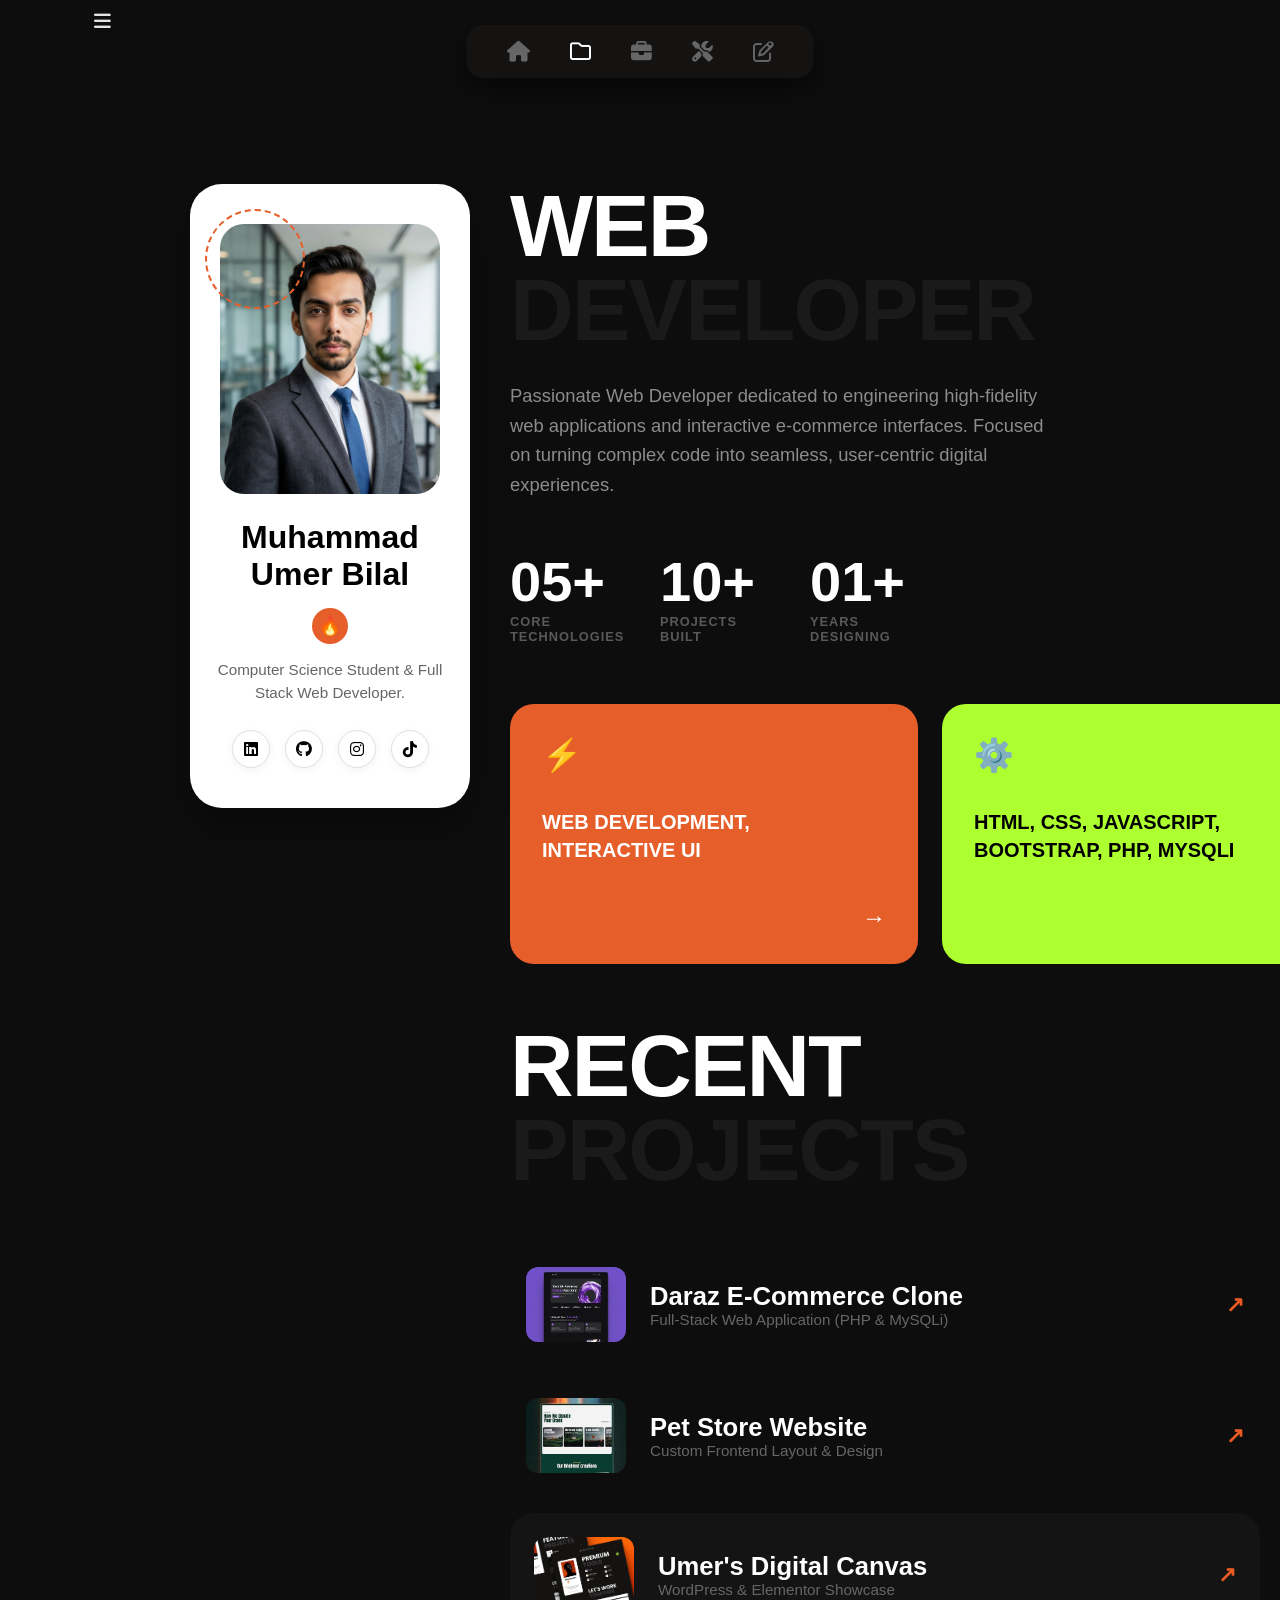
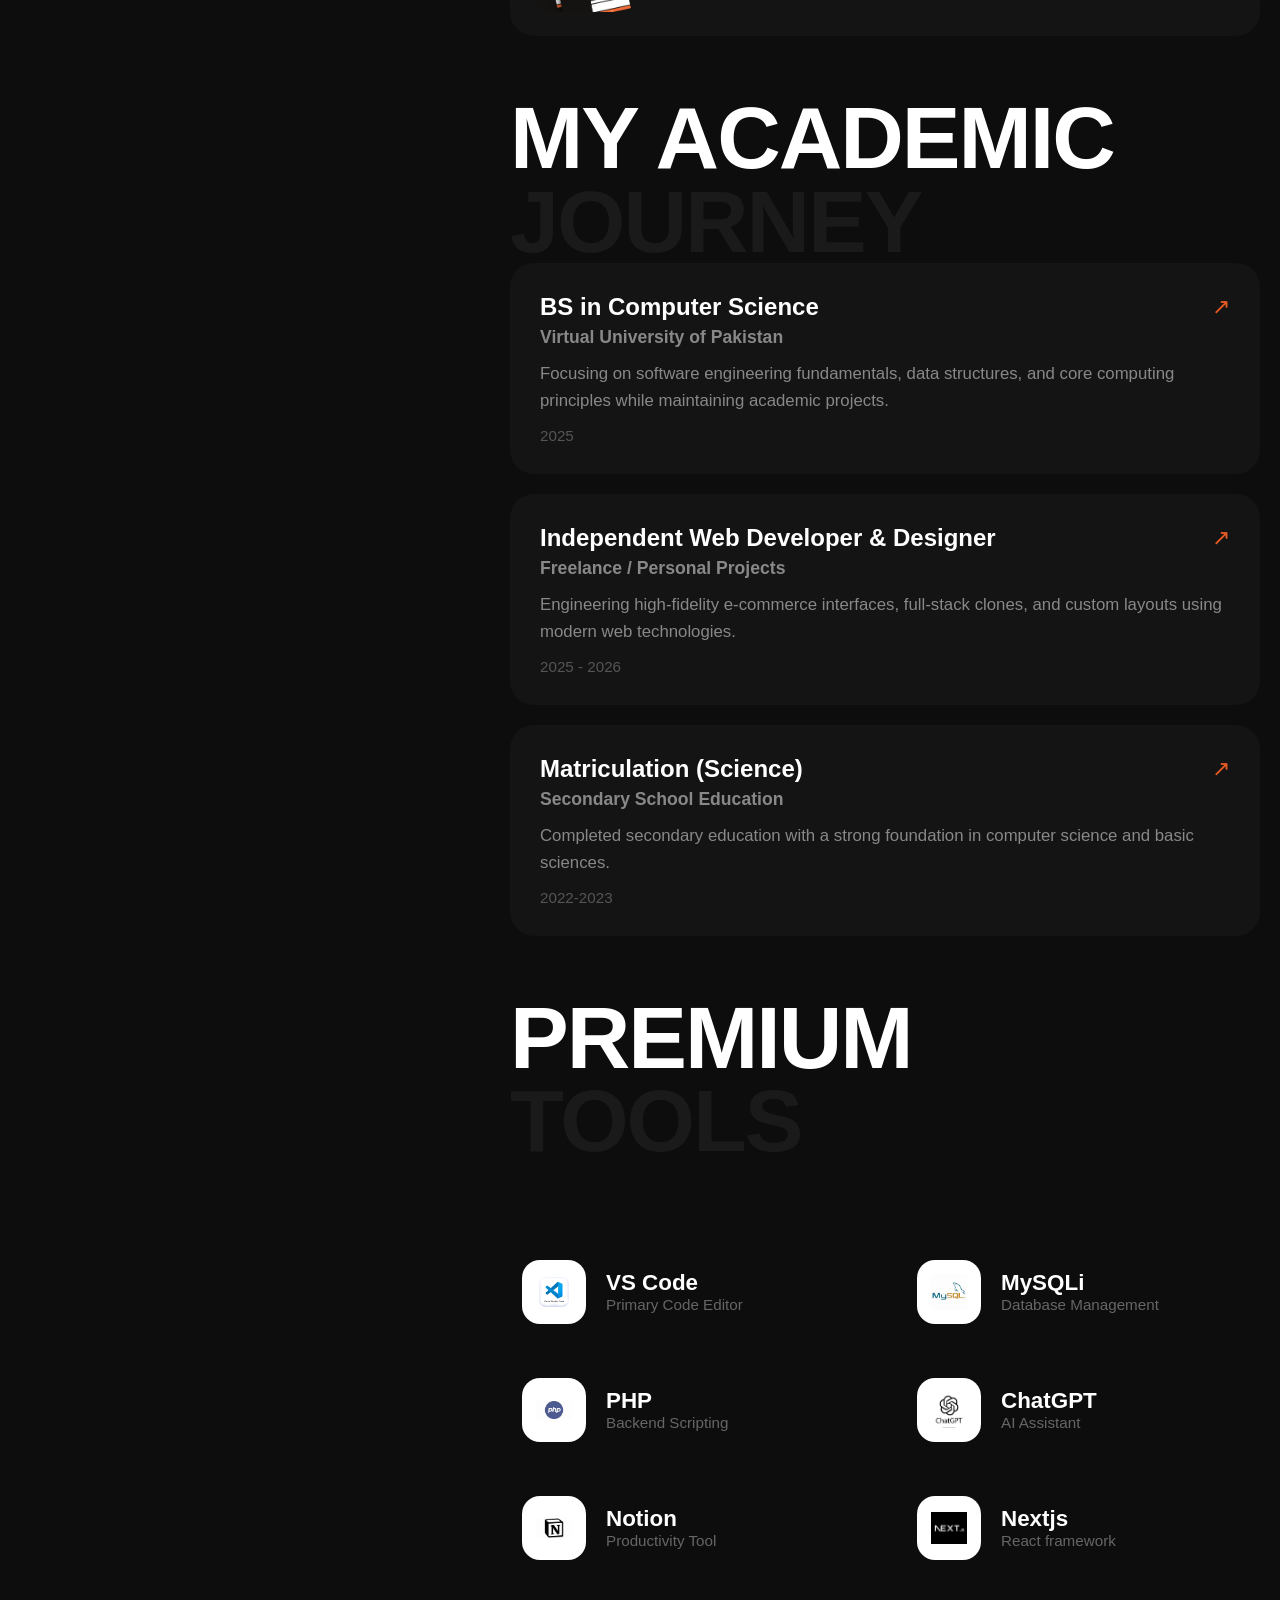
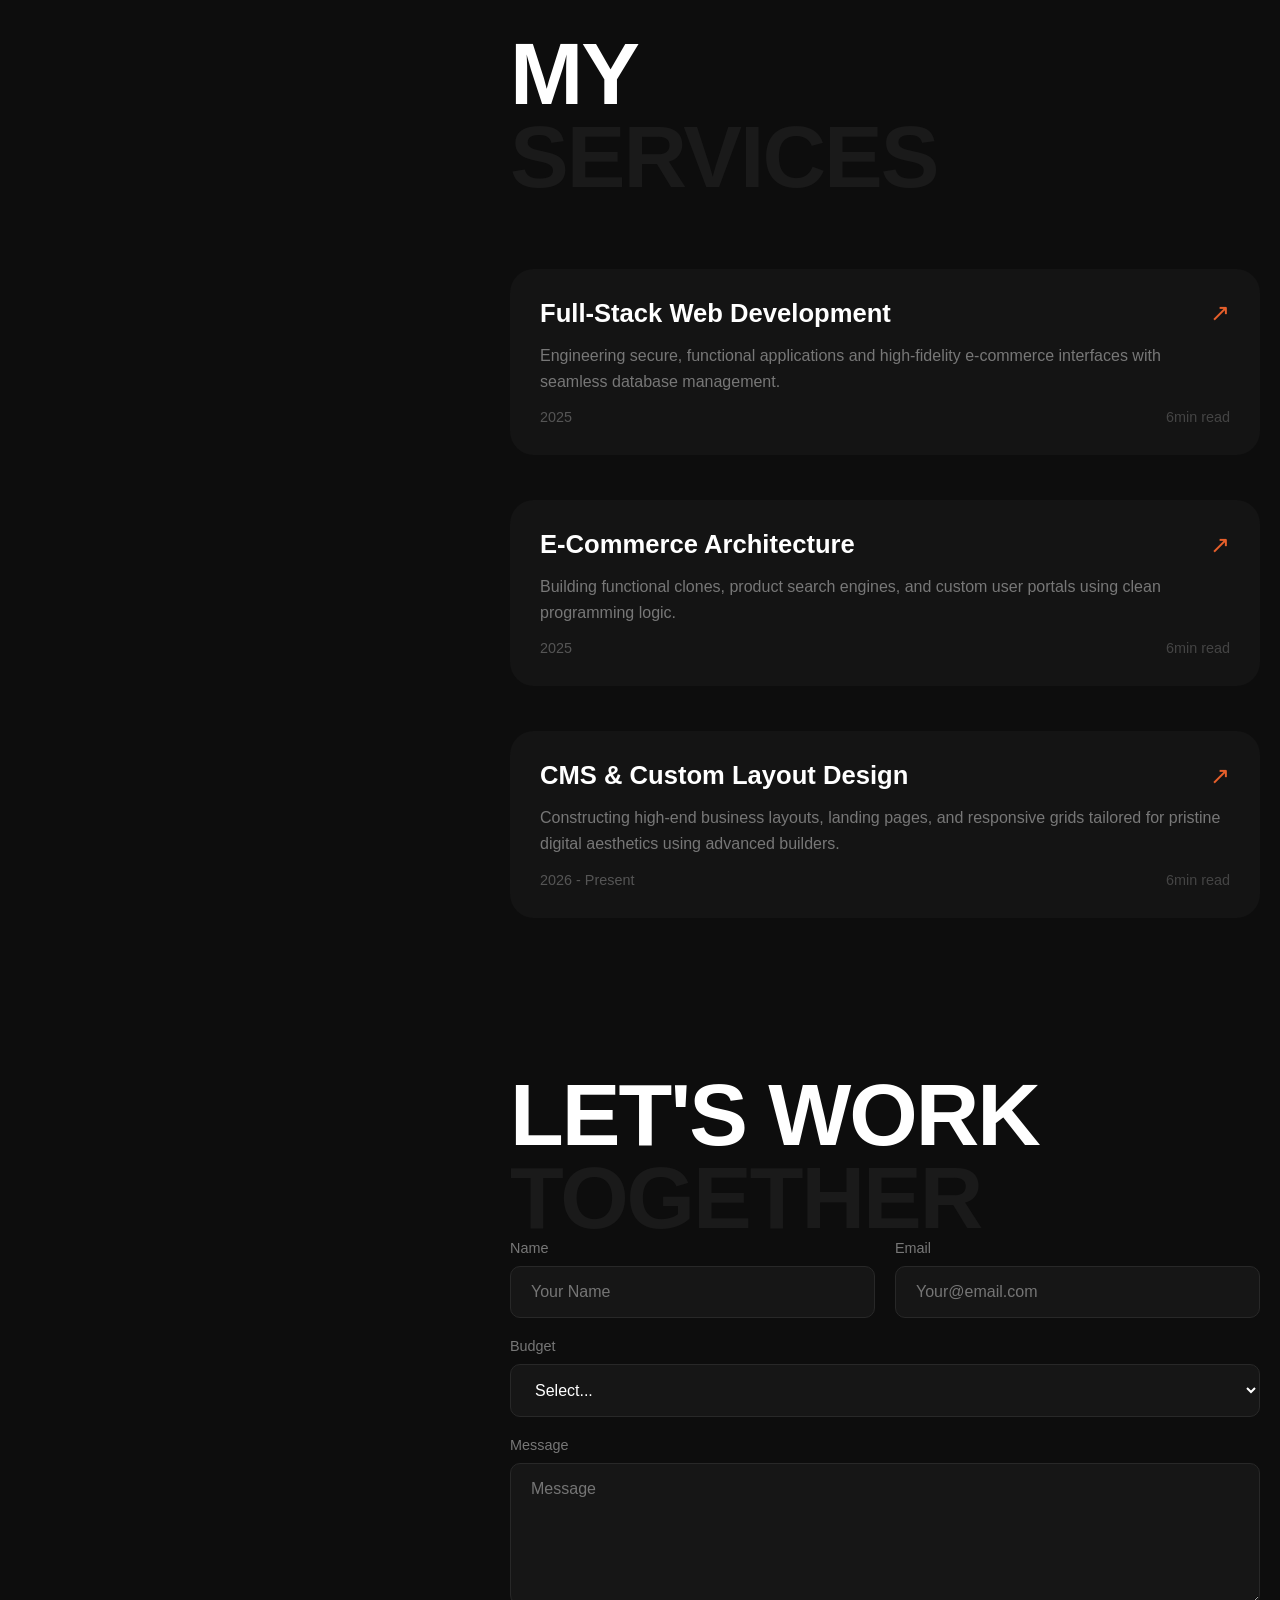
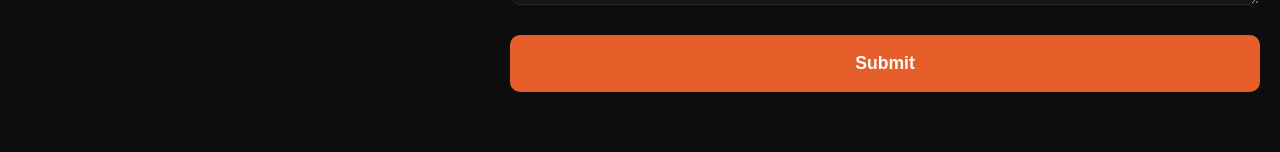
==== index.html @ 79dfe53a "Update index.html" ====
<!DOCTYPE html>
<html lang="en">
<head>
    <meta charset="UTF-8">
    <meta name="viewport" content="width=device-width, initial-scale=1.0">
    <title>My Portfolio</title>
    <link rel="stylesheet" href="https://cdnjs.cloudflare.com/ajax/libs/font-awesome/6.5.2/css/all.min.css">
    <link rel="stylesheet" href="./style.css">
    <script src="./script.js" defer></script>
</head>
<body>
<div class="page-transition-overlay"></div>
    <!-- SIDEBAR SECTION -->
   <button id="sidebarToggleBtn" class="sidebar-toggle-trigger global-toggle-btn" type="button" aria-label="Toggle Sidebar">
        <i class="fa-solid fa-bars"></i>
    </button>

    <aside id="geminiSidebar" class="gemini-sidebar">
    <div class="sidebar-top">
        </div>
        
        <ul class="sidebar-links">
            <li><a href="index.html"><i class="fa-solid fa-house"></i><span class="nav-text">Dashboard</span></a></li>
            <li><a href="https://www.linkedin.com/in/umerdeveloper1122"><i class="fa-solid fa-user-group"></i><span class="nav-text">Team</span></a></li>
            <li><a href="https://calendly.com/app/availability/schedules"><i class="fa-solid fa-calendar-days"></i><span class="nav-text">Calendar</span></a></li>
            <li><a href="https://www.daraz.pk"><i class="fa-solid fa-file-lines"></i><span class="nav-text">Documents</span></a></li>
            <li><a href="contact.html"><i class="fa-solid fa-chart-pie"></i><span class="nav-text">Reports</span></a></li>
        </ul>

        <div class="sidebar-section-title nav-text" style="color: #666; font-size: 0.75rem; font-weight:700; letter-spacing:1px; padding: 10px 16px;">PROJECTS</div>
        <ul class="sidebar-links" style="flex-grow: 0; margin-bottom: 20px;">
            <li><a href="https://www.daraz.pk" style="font-size:0.85rem; color:#8c8c8c;"><i class="fa-regular fa-circle" style="font-size:0.5rem; min-width:15px;"></i><span class="nav-text">Daraz E-Commerce Clone</span></a></li>
            <li><a href="https://wpastra.com/website-templates/business/pet-animal/" style="font-size:0.85rem; color:#8c8c8c;"><i class="fa-regular fa-circle" style="font-size:0.5rem; min-width:15px;"></i><span class="nav-text">Pet Store Website</span></a></li>
            <li><a href="https://showoff.elementor.com" style="font-size:0.85rem; color:#8c8c8c;"><i class="fa-regular fa-circle" style="font-size:0.5rem; min-width:15px;"></i><span class="nav-text">Umer's Digital Canvas</span></a></li>
        </ul>

        <div class="sidebar-bottom-user">
            <img src="./images/Gemini_Generated_Image_9j2aaz9j2aaz9j2a.png" alt="Umer Bilal" style="width: 32px; height: 32px; border-radius: 50%; object-fit: cover;">
            <div class="user-info-text nav-text" style="flex-grow: 1;">
                <h4 style="font-size: 0.85rem; color: white; font-weight: 600; margin: 0; white-space: nowrap;">Umer Bilal</h4>
                <a href="https://drive.google.com/file/d/1zLyihOlh2mqevC_d_Owb0ZYD6p9dWV3E/view?usp=sharing" target="_blank" style="font-size: 0.75rem; color: #666; text-decoration: none;">View Profile</a>
            </div>
        </div>
    </aside>

    <div id="sidebarOverlay" class="sidebar-overlay"></div>

<nav class="nav">
    <a href="index.html" class="home-icon">
        <i class="fa-solid fa-house"></i>
        <span class="tooltip-text">Home</span>
    </a>
    <a href="project.html" class="folder-icon">
        <i class="fa-regular fa-folder"></i>
        <span class="tooltip-text">Projects</span>
    </a>
    <a href="experience.html" class="gift-icon">
        <i class="fa-solid fa-briefcase"></i>
        <span class="tooltip-text">Services</span>
    </a>
    <a href="tools.html" class="tools-icon">
        <i class="fa-solid fa-screwdriver-wrench"></i>
        <span class="tooltip-text">Tools</span>
    </a>
    <a href="contact.html" class="edit-icon">
        <i class="fa-regular fa-pen-to-square"></i>
        <span class="tooltip-text">Contact</span>
    </a>
</nav>

<div class="main-portfolio-layout">

    <div class="left-column">
        <div class="profile-card">
            <div class="image-container">
                <div class="dashed-circle"></div>
                <img src="./images/Gemini_Generated_Image_9j2aaz9j2aaz9j2a.png" alt="Muhammad Umer Bilal" class="avatar-img">
            </div>
            <h2 class="profile-name">Muhammad Umer Bilal</h2>
            <div class="fire-badge">🔥</div>
            <p class="profile-desc">
                Computer Science Student & Full Stack Web Developer.
            </p>
            <div class="profile-socials">
                <a href="https://www.linkedin.com/in/umerdeveloper1122" target="_blank"><i class="fa-brands fa-linkedin"></i></a>
                <a href="https://github.com/raoumer1132?tab=repositories" target="_blank"><i class="fa-brands fa-github"></i></a>
                <a href="https://www.instagram.com/rao_umer_300/?__pwa=1#" target="_blank"><i class="fa-brands fa-instagram"></i></a>
                <a href="https://www.tiktok.com/@itsraoumer9" target="_blank"><i class="fa-brands fa-tiktok"></i></a>
            </div>
        </div>
    </div>

    <div class="right-column">
        
        <div class="hero-content">
            <div class="title-group">
                <h1 class="main-title">WEB </h1>
                <h1 class="sub-title">DEVELOPER</h1>
            </div>
            <p class="description">
                Passionate Web Developer dedicated to engineering high-fidelity web applications and interactive
                e-commerce interfaces. Focused on turning complex code into seamless, user-centric digital experiences.
            </p>
            <div class="stats-container">
                <div class="stat-box"><h3>05+</h3><p>CORE TECHNOLOGIES</p></div>
                <div class="stat-box"><h3>10+</h3><p>PROJECTS BUILT</p></div>
                <div class="stat-box"><h3>01+</h3><p>YEARS DESIGNING</p></div>
            </div>
        </div>

        <div class="projects-grid">
            <div class="project-card orange-card">
                <div class="card-icon" style="font-size: 2rem; margin-bottom: 15px;">⚡</div>
                <h3 class="card-title">WEB DEVELOPMENT, INTERACTIVE UI</h3>
                <div class="arrow-btn" style="align-self: flex-end; font-size: 1.5rem; margin-top: 20px;">→</div>
            </div>
            <div class="project-card lime-card">
                <div class="card-icon" style="font-size: 2rem; margin-bottom: 15px;">⚙️</div>
                <h3 class="card-title">HTML, CSS, JAVASCRIPT, BOOTSTRAP, PHP, MYSQLI</h3>
                <div class="arrow-btn" style="align-self: flex-end; font-size: 1.5rem; margin-top: 20px;">→</div>
            </div>
        </div>

        <div class="projects-heading">
            <h2 class="title-light">RECENT</h2>
            <h2 class="title-dark">PROJECTS</h2>
        </div>

        <div class="projects-list">
            <div class="project-row" onclick="window.open('https://www.daraz.pk', '_blank')" style="cursor: pointer;">
                <div class="project-thumb"><img src="./images/OIP.jfif" alt=""></div>
                <div class="project-info">
                    <h3 class="proj-title">Daraz E-Commerce Clone</h3>
                    <p class="proj-subtitle">Full-Stack Web Application (PHP & MySQLi)</p>
                </div>
                <div class="diagonal-arrow">↗</div>
            </div>

            <div class="project-row" onclick="window.open('https://wpastra.com/website-templates/business/pet-animal/', '_blank')" style="cursor: pointer;">
                <div class="project-thumb"><img src="./images/OIP (1).jfif" alt=""></div>
                <div class="project-info">
                    <h3 class="proj-title">Pet Store Website</h3>
                    <p class="proj-subtitle">Custom Frontend Layout & Design</p>
                </div>
                <div class="diagonal-arrow">↗</div>
            </div>

            <div class="project-row highlighted-row" onclick="window.open('https://showoff.elementor.com', '_blank')" style="cursor: pointer;">
                <div class="project-thumb"><img src="images/canvas.jpg" alt="Umer's Digital Canvas"></div>
                <div class="project-info">
                    <h3 class="proj-title">Umer's Digital Canvas</h3>
                    <p class="proj-subtitle">WordPress & Elementor Showcase</p>
                </div>
                <div class="diagonal-arrow">↗</div>
            </div>
        </div>

        <div class="experience-section">
            <div class="experience-heading">
                <h2 class="exp-light">MY ACADEMIC </h2>
                <h2 class="exp-dark">JOURNEY</h2>
            </div>

            <div class="experience-cards-container">
                <div class="job-card">
                    <div class="job-header" style="display: flex; justify-content: space-between; align-items: start;">
                        <h3 class="job-company">BS in Computer Science <br><span style="font-size: 1.1rem; color: #888;">Virtual University of Pakistan</span></h3>
                        <span class="job-arrow">↗</span>
                    </div>
                    <p class="job-desc">
                        Focusing on software engineering fundamentals, data structures, and core computing
                        principles while maintaining academic projects.
                    </p>
                    <span class="job-date">2025</span>
                </div>

                <div class="job-card">
                    <div class="job-header" style="display: flex; justify-content: space-between; align-items: start;">
                        <h3 class="job-company">Independent Web Developer & Designer <br><span style="font-size: 1.1rem; color: #888;">Freelance / Personal Projects</span></h3>
                        <span class="job-arrow">↗</span>
                    </div>
                    <p class="job-desc">
                        Engineering high-fidelity e-commerce interfaces, full-stack clones,
                        and custom layouts using modern web technologies.
                    </p>
                    <span class="job-date">2025 - 2026</span>
                </div>

                <div class="job-card">
                    <div class="job-header" style="display: flex; justify-content: space-between; align-items: start;">
                        <h3 class="job-company">Matriculation (Science) <br><span style="font-size: 1.1rem; color: #888;">Secondary School Education</span></h3>
                        <span class="job-arrow">↗</span>
                    </div>
                    <p class="job-desc">
                        Completed secondary education with a strong foundation in computer science and basic sciences.
                    </p>
                    <span class="job-date">2022-2023</span>
                </div>
            </div> 
        </div> 

        <div class="tools-heading">
            <h2 class="tools-light">PREMIUM</h2>
            <h2 class="tools-dark">TOOLS</h2>
        </div>

        <div class="tools-grid-box">
            <div class="tool-item" onclick="window.open('https://code.visualstudio.com', '_blank')" style="cursor: pointer;">
                <div class="tool-icon-box"><img src="./images/vs code.webp" alt="VS Code"></div>
                <div class="tool-text">
                    <h4>VS Code</h4>
                    <p>Primary Code Editor</p>
                </div>
            </div>

            <div class="tool-item" onclick="window.open('https://www.php.net/manual/en/book.mysqli.php', '_blank')" style="cursor: pointer;">
                <div class="tool-icon-box"><img src="./images/sqli.jfif" alt="MySQLi"></div>
                <div class="tool-text">
                    <h4>MySQLi</h4>
                    <p>Database Management</p>
                </div>
            </div>

            <div class="tool-item" onclick="window.open('https://www.php.net', '_blank')" style="cursor: pointer;">
                <div class="tool-icon-box"><img src="./images/phph.jfif" alt="PHP"></div>
                <div class="tool-text">
                    <h4>PHP</h4>
                    <p>Backend Scripting</p>
                </div>
            </div>

            <div class="tool-item" onclick="window.open('https://chatgpt.com', '_blank')" style="cursor: pointer;">
                <div class="tool-icon-box"><img src="./images/gpt.webp" alt="ChatGPT"></div>
                <div class="tool-text">
                    <h4>ChatGPT</h4>
                    <p>AI Assistant</p>
                </div>
            </div>

            <div class="tool-item" onclick="window.open('https://www.notion.so', '_blank')" style="cursor: pointer;">
                <div class="tool-icon-box"><img src="./images/notion.jfif" alt="Notion"></div>
                <div class="tool-text">
                    <h4>Notion</h4>
                    <p>Productivity Tool</p>
                </div>
            </div>

            <div class="tool-item" onclick="window.open('https://nextjs.org', '_blank')" style="cursor: pointer;">
                <div class="tool-icon-box"><img src="./images/nextjs.jpeg" alt="Nextjs"></div>
                <div class="tool-text">
                    <h4>Nextjs</h4>
                    <p>React framework</p>
                </div>
            </div>
        </div>

        <div class="design-heading">
            <h2 class="design-light">MY</h2>
            <h2 class="design-dark">SERVICES</h2>
        </div>

        <div class="blog-container">
            <div class="blog-card" style="background:#141414; padding:30px; border-radius:24px; margin-bottom:15px;">
                <div class="blog-header">
                    <h3 class="blog-title">Full-Stack Web Development</h3>
                    <span class="blog-arrow">↗</span>
                </div>
                <p class="blog-desc">
                    Engineering secure, functional applications and high-fidelity e-commerce interfaces with seamless database management.
                </p>
                <div class="blog-footer">
                    <span class="blog-date">2025</span>
                    <span class="blog-read-time">6min read</span>
                </div>
            </div>

            <div class="blog-card" style="background:#141414; padding:30px; border-radius:24px; margin-bottom:15px;">
                <div class="blog-header">
                    <h3 class="blog-title">E-Commerce Architecture</h3>
                    <span class="blog-arrow">↗</span>
                </div>
                <p class="blog-desc">
                    Building functional clones, product search engines, and custom user portals using clean programming logic.
                </p>
                <div class="blog-footer">
                    <span class="blog-date">2025</span>
                    <span class="blog-read-time">6min read</span>
                </div>
            </div>

            <div class="blog-card" style="background:#141414; padding:30px; border-radius:24px; margin-bottom:15px;">
                <div class="blog-header">
                    <h3 class="blog-title">CMS & Custom Layout Design</h3>
                    <span class="blog-arrow">↗</span>
                </div>
                <p class="blog-desc">
                    Constructing high-end business layouts, landing pages, and responsive grids tailored for pristine digital aesthetics using advanced builders.
                </p>
                <div class="blog-footer">
                    <span class="blog-date">2026 - Present</span>
                    <span class="blog-read-time">6min read</span>
                </div>
            </div>
        </div>

        <div class="contact-section">
            <div class="contact-heading">
                <h2 class="contact-light">LET'S WORK</h2>
                <h2 class="contact-dark">TOGETHER</h2>
            </div>
            
            <form class="contact-form" action="https://api.web3forms.com/submit" method="POST">
                <input type="hidden" name="access_key" value="51fcb073-ecad-417b-9b0a-f4c1704daaf9">

                <div class="form-row">
                    <div class="form-group">
                        <label>Name</label>
                        <input type="text" name="name" placeholder="Your Name" required>
                    </div>
                    <div class="form-group">
                        <label>Email</label>
                        <input type="email" name="email" placeholder="Your@email.com" required>
                    </div>
                </div>

                <div class="form-group">
                    <label>Budget</label>
                    <div class="select-wrapper">
                        <select name="budget">
                            <option value="" disabled selected hidden>Select...</option>
                            <option value="small">Less than $1,000</option>
                            <option value="medium">$1,000 - $5,000</option>
                            <option value="large">$5,000+</option>
                        </select>
                    </div>
                </div>

                <div class="form-group">
                    <label>Message</label>
                    <textarea name="message" placeholder="Message" rows="6" required></textarea>
                </div>

                <button type="submit" class="submit-btn">Submit</button>
            </form>
        </div>

    </div> 
</div> 
</body>
</html>
---- style.css ----
/* --- RESET & GLOBAL STYLES --- */
* {
    margin: 0;
    padding: 0;
    box-sizing: border-box;
    font-family: 'Poppins', sans-serif;
}

body {
    background: #0d0d0d;
    color: white;
    min-height: 100vh;
    overflow-x: hidden;
}    


/* Page Transition Overlay - Optimized & Smooth */
.page-transition-overlay {
    position: fixed;
    top: 0;
    left: 0;
    width: 100vw;
    height: 100vh;
    background-color: #0c0a0a; 
    z-index: 99999;
    pointer-events: none;
    opacity: 1;
    transition: opacity 0.4s ease;
}
.page-transition-overlay.fade-out {
    opacity: 0;
}
.page-transition-overlay.fade-in {
    opacity: 1;
    pointer-events: all; 
}

/* ==========================================================================
   2. PREMIUM GLASSMORPHISM SIDEBAR (NEW HIDDEN STATE)
   ========================================================================== */
.gemini-sidebar {
    position: fixed !important; 
    top: 30px !important;
    left: -280px !important; /* Default state: Screen se poora bahar hidden */
    width: 250px !important; /* Expanded width fixed */
    height: calc(100vh - 60px) !important; 
    z-index: 999999 !important; 
    background: rgba(255, 255, 255, 0.03) !important; 
    backdrop-filter: blur(20px) saturate(160%) !important; 
    -webkit-backdrop-filter: blur(20px) saturate(160%);
    border: 1px solid rgba(255, 255, 255, 0.08) !important; 
    border-radius: 24px !important; 
    padding: 20px 12px;
    display: flex;
    flex-direction: column;
    justify-content: space-between;
    box-shadow: 0 8px 32px 0 rgba(0, 0, 0, 0.3);
    /* Width badalne ke bajaye ab left position smoothly slide hogi */
    transition: left 0.3s cubic-bezier(0.4, 0, 0.2, 1) !important;
    overflow-y: auto;
    overflow-x: hidden;
}

/* Sidebar ke andar ke text ko default visible rakhein */
.gemini-sidebar .nav-text {
    opacity: 1 !important;
    pointer-events: auto !important;
    display: inline-block !important;
}

/* Toggle hone par sidebar is class se andar aayega */
.gemini-sidebar.sidebar-open {
    left: 30px !important; 
}

.gemini-sidebar::-webkit-scrollbar {
    display: none;
}

.sidebar-toggle-trigger {
    background: transparent;
    border: none;
    color: #e3e3e3;
    font-size: 1.2rem;
    width: 44px;
    height: 44px;
    border-radius: 50%;
    cursor: pointer;
    display: flex;
    align-items: center;
    justify-content: center;
    transition: background 0.2s;
    margin-bottom: 20px;
    flex-shrink: 0;
}

.sidebar-toggle-trigger:hover {
    background-color: rgba(255, 255, 255, 0.08);
}

.sidebar-links {
    list-style: none;
    display: flex;
    flex-direction: column;
    gap: 6px;
    flex-grow: 1;
}

.sidebar-links li a {
    display: flex;
    align-items: center;
    gap: 16px;
    color: #e3e3e3;
    text-decoration: none;
    padding: 12px 16px;
    border-radius: 24px;
    font-size: 0.95rem;
    font-weight: 500;
    position: relative;
    white-space: nowrap;
    cursor: pointer;
    transition: background 0.2s;
}

.sidebar-links li a i {
    font-size: 1.1rem;
    min-width: 20px;
    text-align: center;
}

.sidebar-links li a:hover {
    background-color: rgba(255, 255, 255, 0.06);
}

.sidebar-links li a.active {
    background-color: rgba(255, 255, 255, 0.12) !important; 
    color: #ffffff;
    -webkit-backdrop-filter: blur(5px);
    backdrop-filter: blur(5px);
}

.sidebar-bottom-user {
    display: flex;
    align-items: center;
    gap: 12px;
    padding: 12px 6px;
    border-top: 1px solid rgba(255,255,255,0.08);
    width: 100%;
    overflow: hidden;
}

.sidebar-overlay {
    position: fixed;
    top: 0;
    left: 0;
    width: 100vw;
    height: 100vh;
    background: rgba(0,0,0,0.4);
    z-index: 9998;
    opacity: 0;
    visibility: hidden;
    transition: all 0.3s ease;
}

.sidebar-overlay.show {
    opacity: 1;
    visibility: visible;
}

/* --- TOP FLOATING NAVBAR FIXED --- */
.nav {
    position: absolute;
    top: 25px;
    left: 50%;
    transform: translateX(-50%);
    background: #151212;
    display: flex;
    gap: 40px;
    justify-content: center;
    align-items: center;
    padding: 16px 40px;
    border-radius: 16px;
    box-shadow: 0 10px 25px rgba(0,0,0,.5);
    z-index: 1000;
}

.nav a {
    color: #666666;
    font-size: 1.3rem;
    text-decoration: none;
    position: relative;
    display: inline-flex;
    justify-content: center;
    align-items: center;
    transition: color 0.3s ease;
}

.nav a:hover, .nav a.folder-icon {
    color: #ffffff;
}

.tooltip-text {
    position: absolute;
    top: 145%;
    left: 50%;
    transform: translateX(-50%) translateY(-10px);
    background-color: #151212;
    color: #ffffff;
    font-size: 0.75rem;
    font-weight: 500;
    padding: 6px 12px;
    border-radius: 6px;
    white-space: nowrap;
    opacity: 0;
    visibility: hidden;
    pointer-events: none;
    box-shadow: 0 4px 15px rgba(0, 0, 0, 0.5);
    transition: all 0.3s ease;
}

.tooltip-text::after {
    content: "";
    position: absolute;
    bottom: 100%;
    left: 50%;
    transform: translateX(-50%);
    border-width: 5px;
    border-style: solid;
    border-color: transparent transparent #151212 transparent;
}

.nav a:hover .tooltip-text {
    opacity: 1;
    visibility: visible;
    transform: translateX(-50%) translateY(0);
}

/* ==========================================================================
   4. GRID SYSTEM WORKBENCH Layout (FIXED & CLEANED)
   ========================================================================== */
.main-portfolio-layout {
    display: grid;
    grid-template-columns: 280px minmax(0, 1fr); 
    gap: 40px;                                   
    max-width: 1400px;
    width: 100%;                  
    margin-right: 40px;           
    margin-bottom: 0;
    margin-left: 90px;                              
    padding: 120px 20px 60px 20px;  
    align-items: start;
    box-sizing: border-box;
    transition: all 0.3s cubic-bezier(0.4, 0, 0.2, 1);
}
.left-column {
    position: sticky;
    top: 120px; 
    width: 100%;
}

.right-column {
    display: flex;
    flex-direction: column;
    gap: 60px; 
    width: 100%;
    min-width: 0;                 
}
/* --- PROFILE CARD --- */
.profile-card {
    background-color: #ffffff;
    border-radius: 32px;
    padding: 40px 25px;
    text-align: center;
    color: #0c0a0a;
    box-shadow: 0 20px 40px rgba(0,0,0,0.3);
}

.image-container {
    position: relative;
    width: 100%;
    max-width: 220px;
    height: 270px;
    margin: 0 auto 25px auto;
}

.avatar-img {
    width: 100%;
    height: 100%;
    object-fit: cover;
    border-radius: 24px;
    background-color: #e65f2b;
    display: block;
}

.dashed-circle {
    position: absolute;
    top: -15px;
    left: -15px;
    width: 100px;
    height: 100px;
    border: 2px dashed #e65f2b;
    border-radius: 50%;
    z-index: 1;
}

.profile-name {
    color: #000000;
    font-size: 2rem;
    font-weight: 900;
    margin: 15px 0;
}

.fire-badge {
    background-color: #e65f2b;
    width: 36px;
    height: 36px;
    border-radius: 50%;
    display: flex;
    justify-content: center;
    align-items: center;
    font-size: 1.1rem;
    margin: 0 auto 15px auto;
    color: white;
}

.profile-desc {
    font-size: 0.95rem;
    color: #666666; 
    line-height: 1.5;
    margin-top: 15px;
    font-weight: 500;
}

.profile-socials {
    display: flex !important;      
    flex-direction: row !important; 
    justify-content: center;
    align-items: center;
    gap: 15px;                    
    margin-top: 25px;             
    width: 100%;
}

.profile-socials a {
    display: flex !important;
    justify-content: center;
    align-items: center;
    width: 38px;
    height: 38px;
    background-color: #ffffff;    
    border: 1px solid #e0e0e0;    
    border-radius: 50% !important;
    color: #000000;               
    text-decoration: none;
    font-size: 1rem;
    transition: all 0.3s ease;
    box-shadow: 0 2px 8px rgba(0,0,0,0.05); 
}

.profile-socials a:hover {
    background-color: #000000;
    color: #ffffff;
    border-color: #000000;
    transform: translateY(-2px);
}

/* --- HERO SECTION --- */
.title-group h1, .projects-heading h2, .experience-heading h2, 
.tools-heading h2, .design-heading h2, .contact-heading h2 {
    font-size: 5.5rem;
    font-weight: 900;
    line-height: 0.95;
    letter-spacing: -2px;
}

.main-title, .title-light, .exp-light, .tools-light, .design-light, .contact-light { color: #ffffff; }
.sub-title, .title-dark, .exp-dark, .tools-dark, .design-dark, .contact-dark { color: #1a1a1a; }

.description {
    color: #8c8c8c;
    font-size: 1.15rem;
    line-height: 1.6;
    max-width: 550px;
    margin: 30px 0 50px 0;
}

.stats-container { display: flex; gap: 40px; }
.stat-box h3 { font-size: 3.5rem; font-weight: 700; color: #ffffff; }
.stat-box p { color: #595959; font-size: 0.8rem; font-weight: 700; letter-spacing: 1px; max-width: 110px; }

.projects-grid { 
    display: flex; 
    flex-wrap: wrap;              
    gap: 24px; 
    width: 100%;
}

.project-card.orange-card, .project-card.lime-card {
    display: flex !important; 
    flex-direction: column !important; 
    justify-content: space-between !important;
    padding: 32px !important; 
    border-radius: 24px; 
    height: 100% !important; 
    min-height: 260px !important; 
    flex: 1 1 280px;              
    max-width: 100%;
}
.project-card.orange-card { background-color: #e65f2b; color: white; }
.project-card.lime-card { background-color: #adff2f !important; color: #000000 !important; }
.project-card .card-title { font-size: 1.25rem !important; font-weight: 700 !important; line-height: 1.4 !important; }

/* --- PROJECTS LIST ROW --- */
.projects-list { display: flex; flex-direction: column; gap: 24px; width: 100%; max-width: 750px; }
.project-row { display: flex; align-items: center; padding: 16px; border-radius: 20px; width: 100%; transition: background 0.3s ease; }
.project-row:not(.highlighted-row):hover { background: rgba(255, 255, 255, 0.05); }
.highlighted-row { background: #141414; padding: 24px; border-radius: 24px; }
.project-thumb { width: 100px; height: 75px; border-radius: 12px; overflow: hidden; margin-right: 24px; flex-shrink: 0; }
.project-thumb img { width: 100%; height: 100%; object-fit: cover; }
.project-info { flex-grow: 1; }
.proj-title { font-size: 1.6rem; font-weight: 700; color: #ffffff; }
.proj-subtitle { font-size: 0.95rem; color: #666666; }
.diagonal-arrow { font-size: 1.4rem; color: #e85a24; font-weight: bold; }

/* --- EXPERIENCE & SERVICES --- */
.experience-cards-container, .blog-container { display: flex; flex-direction: column; gap: 20px; width: 100%; max-width: 750px; }
.job-card { background: #141414; border-radius: 24px; padding: 30px; display: flex; flex-direction: column; gap: 12px; }
.job-company { font-size: 1.5rem; font-weight: 700; color: #ffffff; }
.job-arrow { color: #e85a24; font-size: 1.4rem; }
.job-desc { font-size: 1.05rem; color: #888888; line-height: 1.6; }
.job-date { font-size: 0.95rem; color: #555555; }

.blog-card { display: flex; flex-direction: column; width: 100%; margin-top: 10px; }
.blog-header { display: flex; justify-content: space-between; align-items: center; }
.blog-title { font-size: 1.6rem; font-weight: 700; color: #ffffff; }
.blog-arrow { color: #e65f2b; font-size: 1.5rem; }
.blog-desc { font-size: 1rem; color: #777777; line-height: 1.6; margin: 15px 0; }
.blog-footer { display: flex; justify-content: space-between; font-size: 0.9rem; }
.blog-date { color: #555555; }
.blog-read-time { color: #444444; }

/* --- TOOLS GRID --- */
.tools-grid-box { display: grid; grid-template-columns: repeat(2, 1fr); gap: 30px 40px; width: 100%; max-width: 750px; margin-top: 25px; }
.tool-item { display: flex; align-items: center; gap: 20px; padding: 12px; border-radius: 20px; transition: all 0.3s ease; }
.tool-item:hover { background-color: #141414; transform: translateY(-3px); }
.tool-icon-box { width: 64px; height: 64px; background: #ffffff; border-radius: 18px; display: flex; justify-content: center; align-items: center; flex-shrink: 0; }
.tool-icon-box img { width: 36px; height: 36px; object-fit: contain; }
.tool-text h4 { font-size: 1.4rem; font-weight: 700; color: #ffffff; }
.tool-text p { font-size: 0.95rem; color: #666666; }

/* --- CONTACT FORM FIXED --- */
.contact-section { width: 100%; max-width: 750px; margin-top: 80px; }
.contact-form { width: 100%; display: flex; flex-direction: column; gap: 20px; }
.form-row { display: grid; grid-template-columns: 1fr 1fr; gap: 20px; width: 100%; }
.form-group { display: flex; flex-direction: column; gap: 10px; width: 100%; }
.form-group label { font-size: 0.9rem; color: #777777; font-weight: 500; }
.contact-form input, .contact-form select, .contact-form textarea {
    background: #161616; border: 1px solid #282828; border-radius: 10px; padding: 16px 20px; color: #ffffff; font-size: 1rem; outline: none; width: 100%; transition: border 0.2s ease;
}
.contact-form input:focus, .contact-form select:focus, .contact-form textarea:focus { border-color: #e65f2b; }
.submit-btn { background: #e65f2b; color: #ffffff; border: none; border-radius: 10px; padding: 18px; font-size: 1.1rem; font-weight: 700; cursor: pointer; transition: background 0.2s ease; margin-top: 10px; }
.submit-btn:hover { background: #cf4f20; }

/* --- RESPONSIVE MEDIA QUERIES --- */
@media (max-width: 1024px) {
    .main-portfolio-layout { grid-template-columns: 1fr; margin-left: 90px; }
    .left-column { position: relative; top: 0; width: 100%; }
    .nav { left: calc(50% + 34px) !important; }
}

@media (max-width: 768px) {
    /* 1. Root and Body Level Control - Isse scrollbar banna bilkul band ho jayega */
    html, body {
        width: 100% !important;
        max-width: 100% !important;
        overflow-x: hidden !important; 
        margin: 0 !important;
        padding: 0 !important; /* Mobile par padding zero block kar di taake right push na ho */
        box-sizing: border-box !important;
    }

    /* Everything box model reset inside media query */
    *, *:before, *:after {
        box-sizing: inherit !important;
    }

    /* 2. New Mobile Sidebar Layout (Fully Hidden) */
    .gemini-sidebar { 
        display: flex !important;
        position: fixed !important;
        top: 15px !important;
        left: -280px !important; /* Mobile par bhee default hidden */
        height: calc(100vh - 30px) !important;
        width: 250px !important;
        padding: 15px 8px;
        z-index: 999999 !important;
    }
    
    .gemini-sidebar.sidebar-open {
        left: 15px !important; /* Open hone par mobile margin edge */
    }

    /* 3. Top Navbar FIX: Centered with high layering */
    .nav { 
        position: fixed !important; 
        top: 15px !important;
        left: calc(45px + 50%) !important; 
        transform: translateX(-50%) !important; 
        display: flex !important;
        gap: 12px !important; 
        padding: 10px 16px !important; 
        width: max-content !important; 
        background-color: #1a1a1a !important; 
        backdrop-filter: blur(10px) !important; 
        border: 1px solid rgba(255, 255, 255, 0.1) !important; 
        z-index: 9999999 !important; /* Sabse highest priority top bar ko di */
    }

    /* 4. MAIN PORTFOLIO LAYOUT: Fixed width limits (No Sidebar Offset) */
    .main-portfolio-layout { 
        display: flex !important;
        flex-direction: column !important;
        margin-left: 15px !important; /* Ab left se automatic space nahi banegi text center rahega */
        margin-right: 15px !important;
        width: calc(100% - 30px) !important; 
        max-width: calc(100% - 30px) !important;
        padding: 100px 0px 40px 0px !important; 
    }
    /* 5. Main Card and Columns constraints */
    .left-column, .right-column, .profile-card, .main-card {
        width: 100% !important;
        max-width: 100% !important;
        margin-left: 0 !important;
        margin-right: 0 !important;
    }

    /* 6. Typography adjustments */
    .main-title, .sub-title, .projects-heading h2, .experience-heading h2, .tools-heading h2, .design-heading h2, .contact-heading h2 { 
        font-size: 2.2rem !important; 
        word-wrap: break-word !important;
        overflow-wrap: break-word !important;
    }

    /* 7. Other elements handling */
    .stats-container, .projects-grid, .form-row, .tools-grid-box { 
        display: flex !important; 
        flex-direction: column !important; 
        gap: 15px !important; 
        width: 100% !important;
    }

    /* Mobile standard state for body overlay click */
    body.sidebar-open {
        padding-left: 0 !important; /* Mobile par padding push band kar di */
    }
} /* <--- MEDIA QUERY MEDIA BLOCK YAHAN CLOSE KIYA */

/* Desktop ke liye padding sirf tab apply ho jab screen badi ho (Non-Responsive rule) */
@media (min-width: 769px) {
    body {
        padding-left: 80px; 
        transition: padding-left 0.3s ease;
    }
    body.sidebar-open {
        padding-left: 260px; 
    }
}
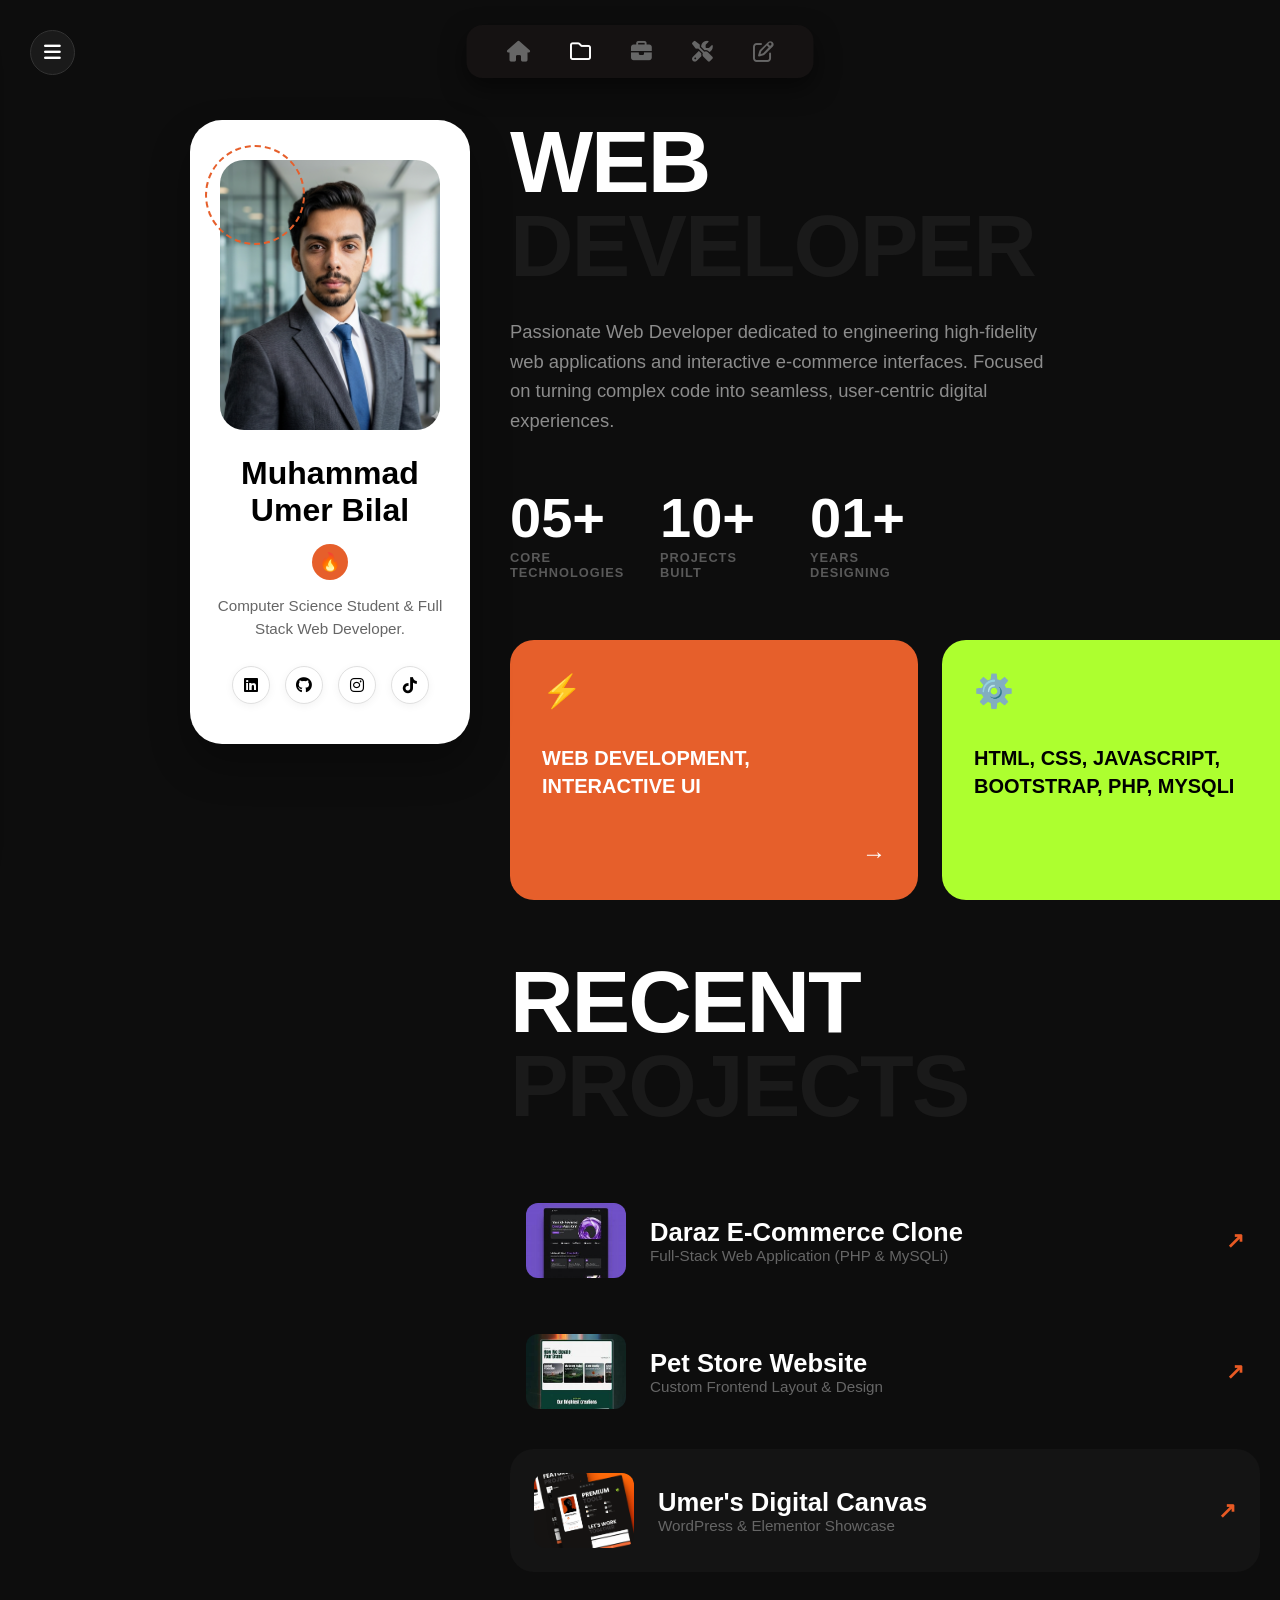
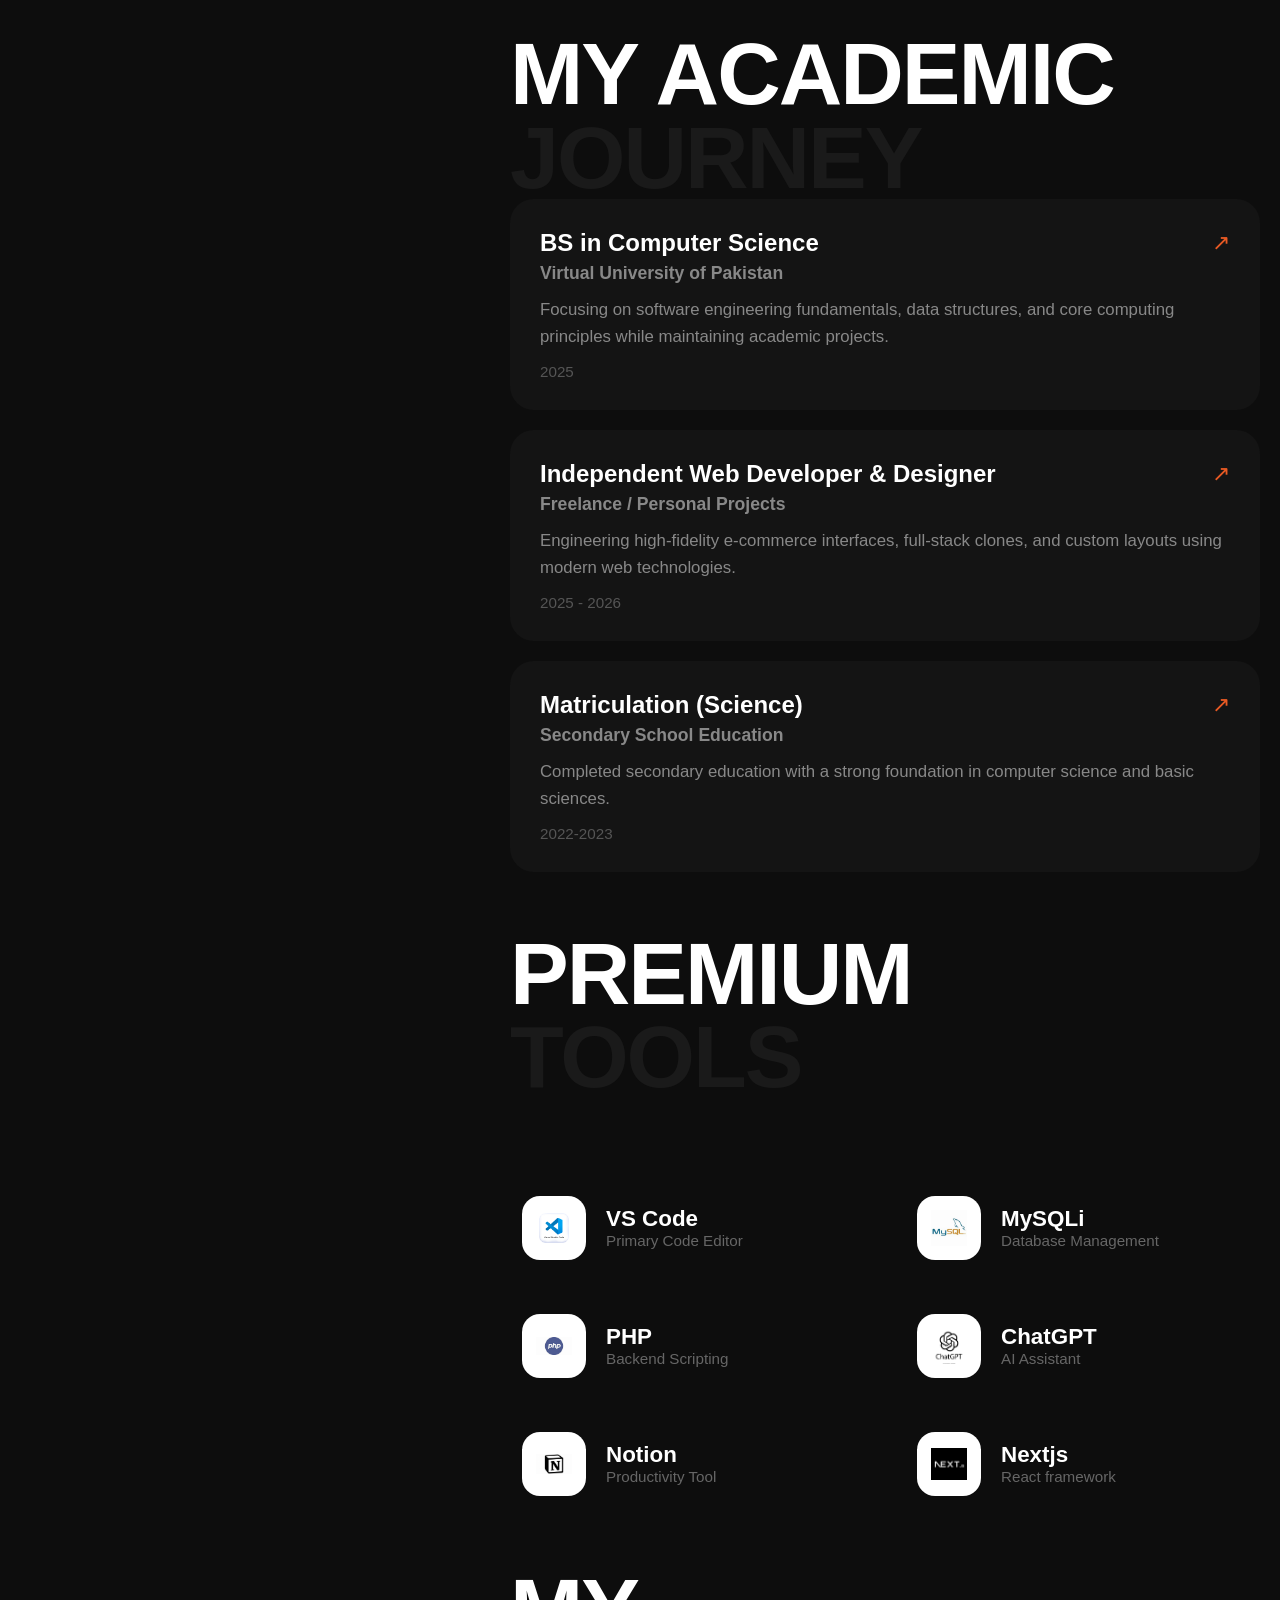
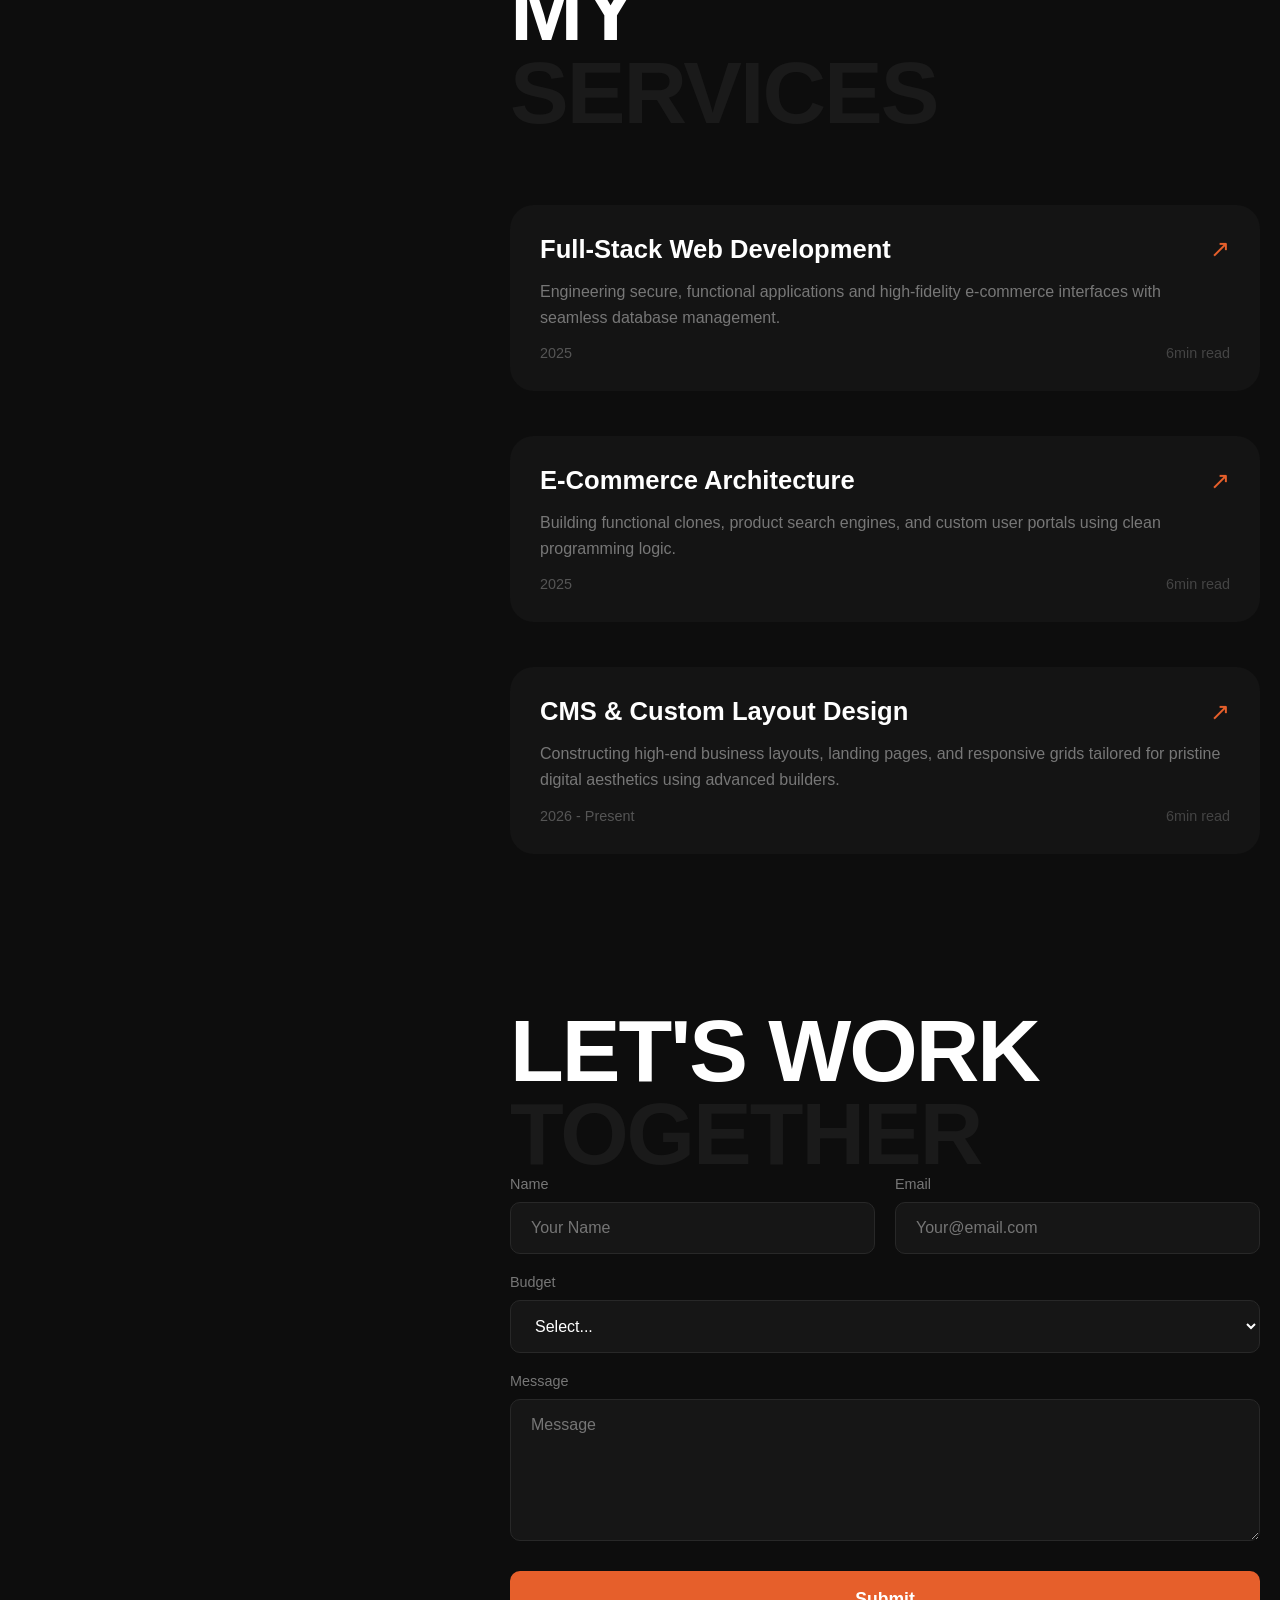
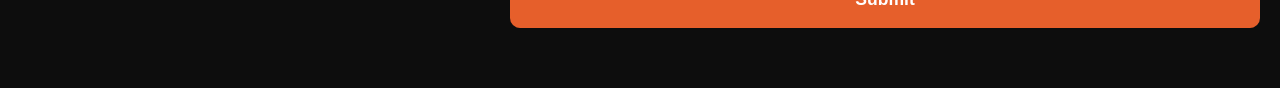
==== commit b75a1b41: "Update index.html" ====
--- a/index.html
+++ b/index.html
@@ -7,20 +7,17 @@
     <link rel="stylesheet" href="https://cdnjs.cloudflare.com/ajax/libs/font-awesome/6.5.2/css/all.min.css">
     <link rel="stylesheet" href="./style.css">
     <script src="./script.js" defer></script>
-</head>
-<body>
-<div class="page-transition-overlay"></div>
-    <!-- SIDEBAR SECTION -->
-   <button id="sidebarToggleBtn" class="sidebar-toggle-trigger global-toggle-btn" type="button" aria-label="Toggle Sidebar">
+</head><body>
+    <button id="sidebarToggleBtn" style="position: fixed; top: 30px; left: 30px; z-index: 9999999; background: #1a1a1a; border: 1px solid #333; color: white; width: 45px; height: 45px; border-radius: 50%; cursor: pointer; display: flex; align-items: center; justify-content: center; font-size: 1.2rem;">
         <i class="fa-solid fa-bars"></i>
     </button>
 
+    <div class="page-transition-overlay"></div>
+    
     <aside id="geminiSidebar" class="gemini-sidebar">
-    <div class="sidebar-top">
-        </div>
-        
         <ul class="sidebar-links">
             <li><a href="index.html"><i class="fa-solid fa-house"></i><span class="nav-text">Dashboard</span></a></li>
+            ...
             <li><a href="https://www.linkedin.com/in/umerdeveloper1122"><i class="fa-solid fa-user-group"></i><span class="nav-text">Team</span></a></li>
             <li><a href="https://calendly.com/app/availability/schedules"><i class="fa-solid fa-calendar-days"></i><span class="nav-text">Calendar</span></a></li>
             <li><a href="https://www.daraz.pk"><i class="fa-solid fa-file-lines"></i><span class="nav-text">Documents</span></a></li>
--- a/style.css
+++ b/style.css
@@ -565,3 +565,22 @@
         padding-left: 260px; 
     }
 }
+/* --- FLOATING HAMBURGER BUTTON STYLES --- */
+.global-toggle-btn {
+    position: fixed !important;
+    top: 30px !important;
+    left: 30px !important; /* Hamesha screen ke top-left corner par dikhega */
+    z-index: 1000000 !important; /* Sidebar se bhi upar taake click ho sake */
+    background: rgba(255, 255, 255, 0.05) !important;
+    backdrop-filter: blur(10px) !important;
+    border: 1px solid rgba(255, 255, 255, 0.1) !important;
+    color: white !important;
+    transition: left 0.3s cubic-bezier(0.4, 0, 0.2, 1) !important;
+}
+
+/* Jab desktop par sidebar open ho to button thoda aage move ho jaye */
+@media (min-width: 769px) {
+    body.sidebar-open .global-toggle-btn {
+        left: 245px !important; 
+    }
+}
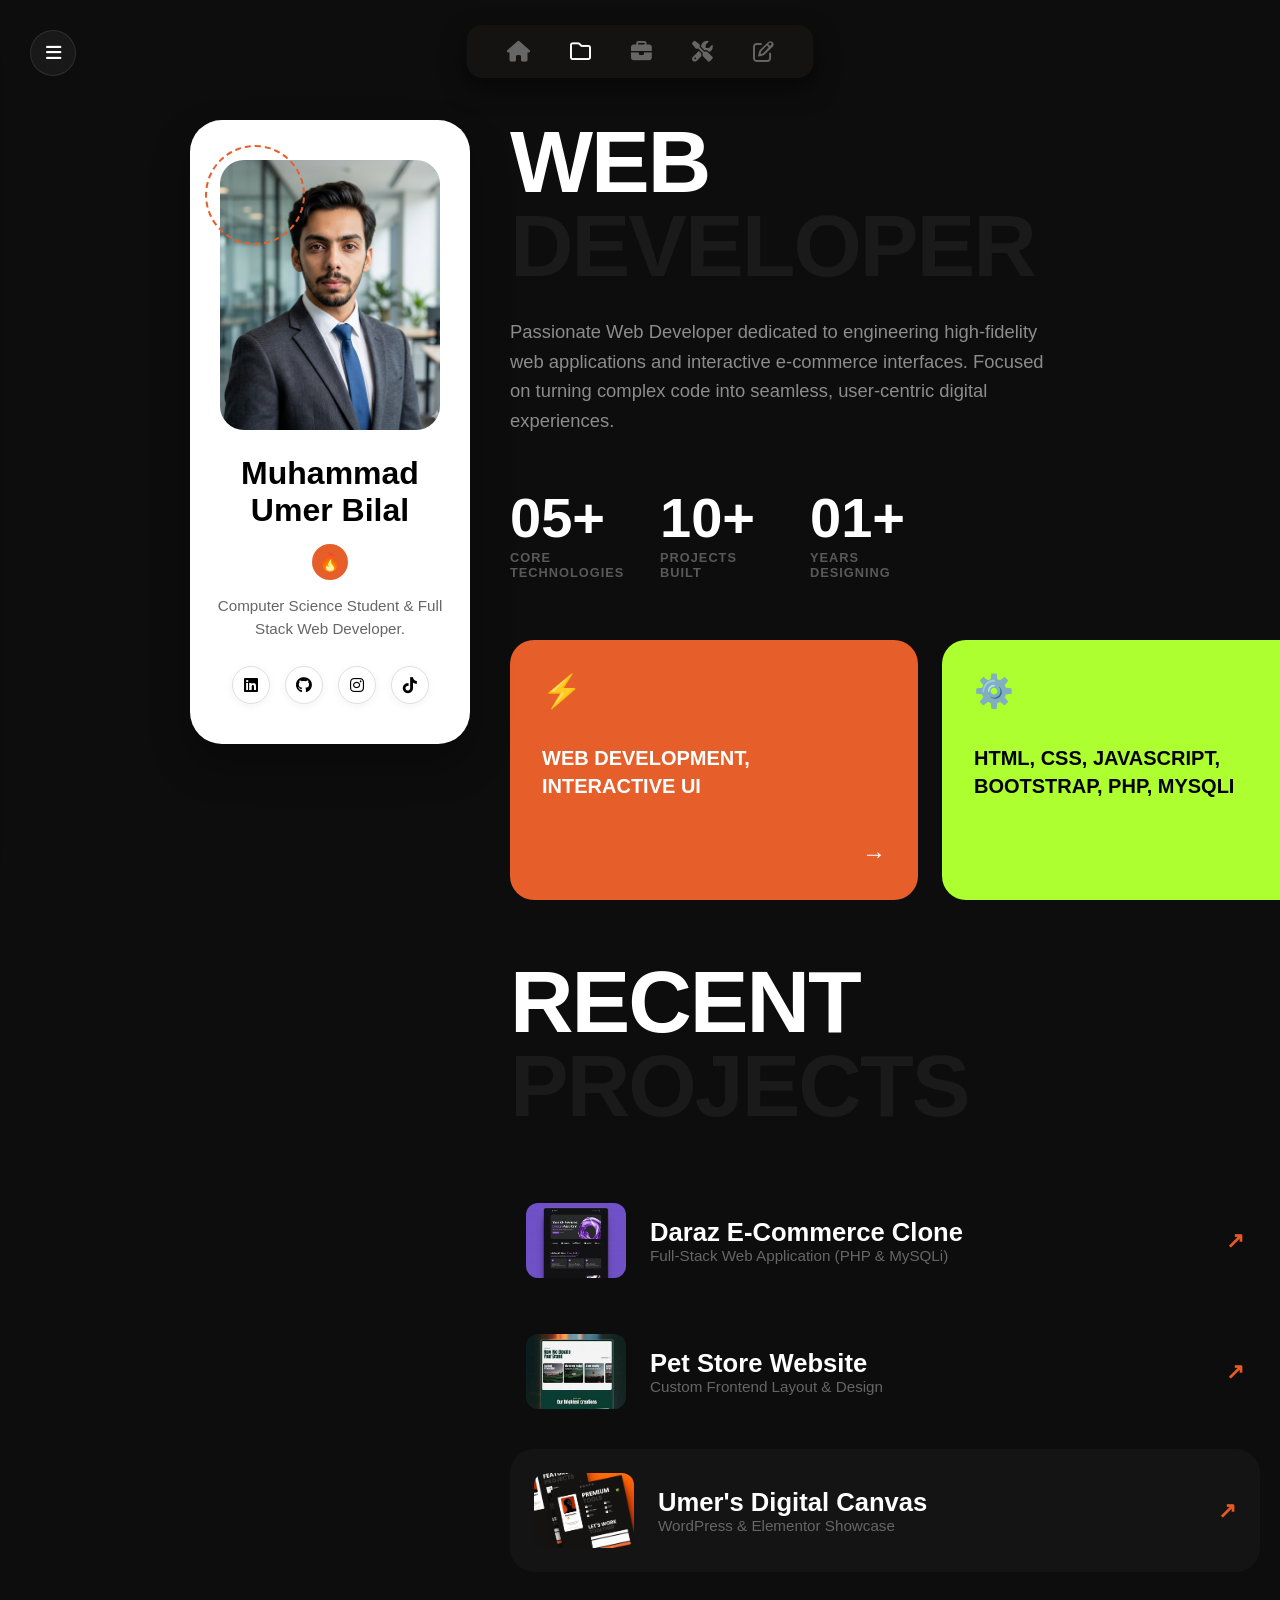
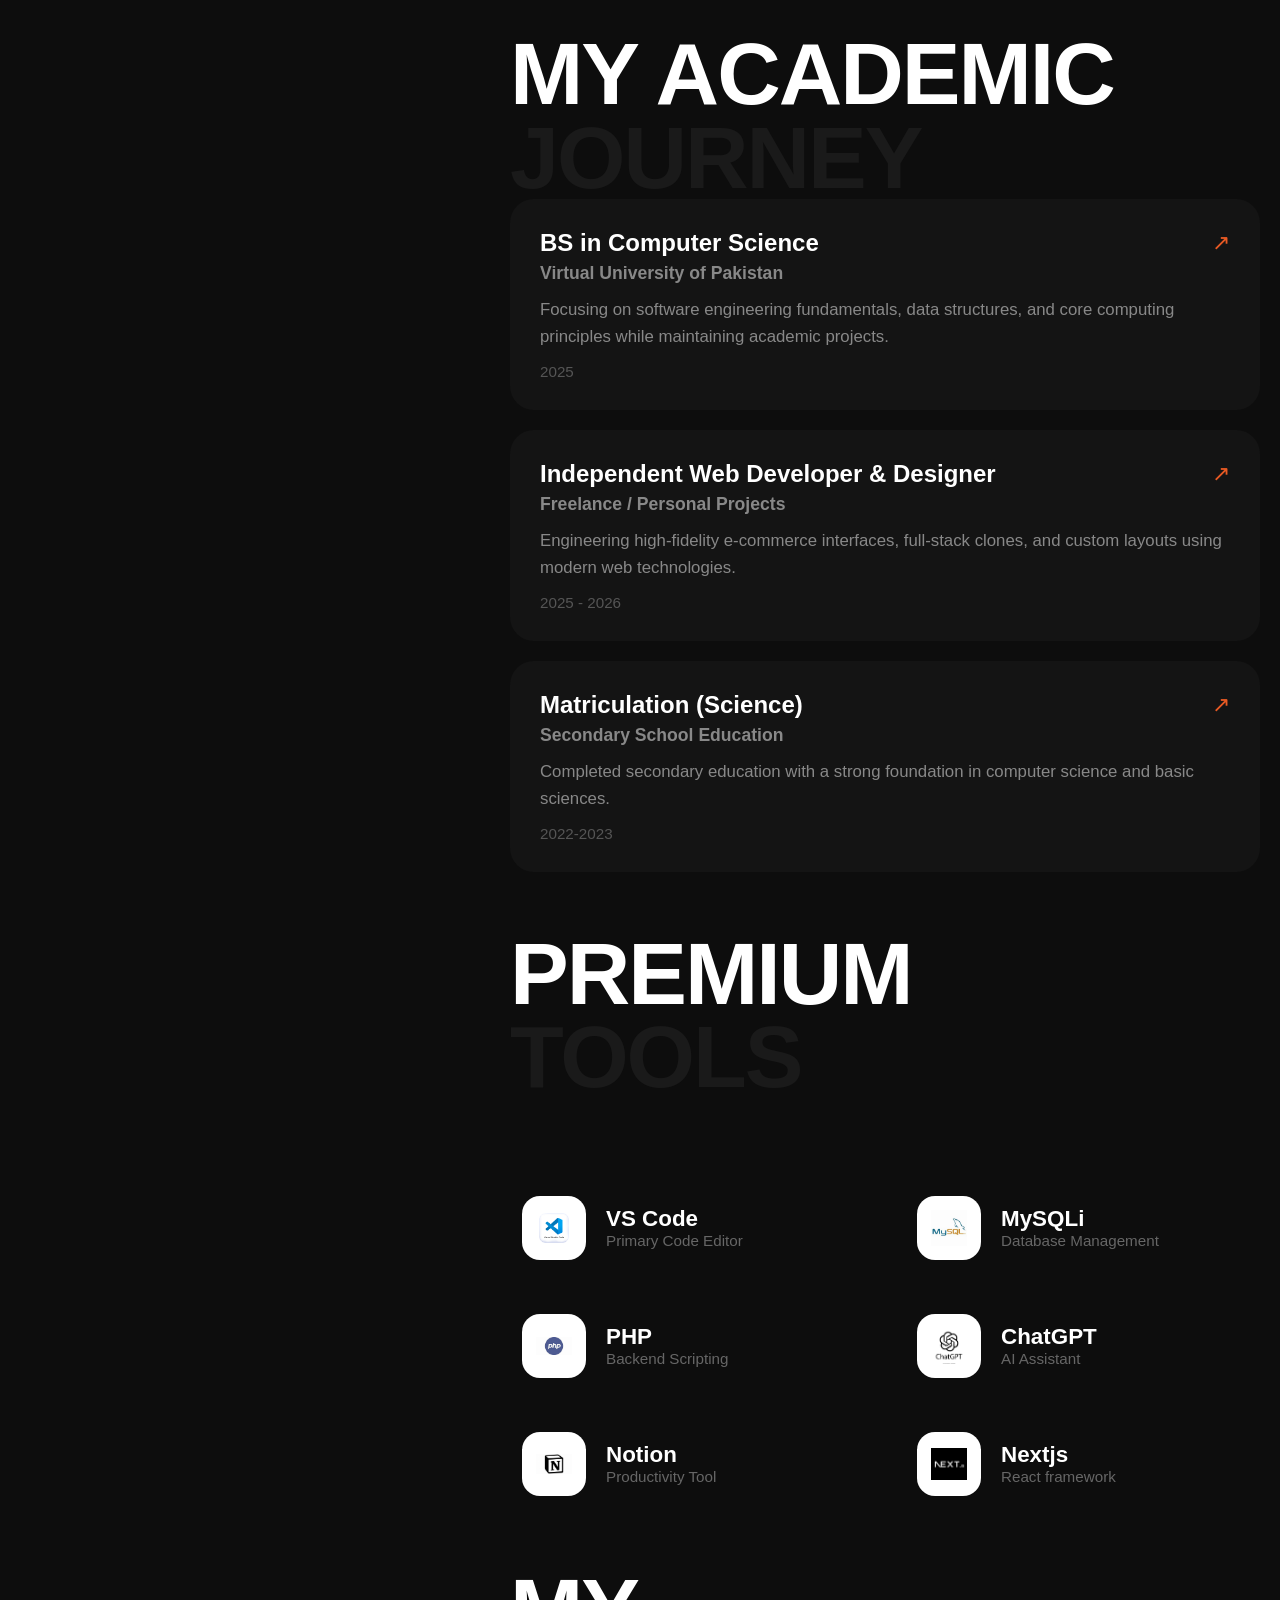
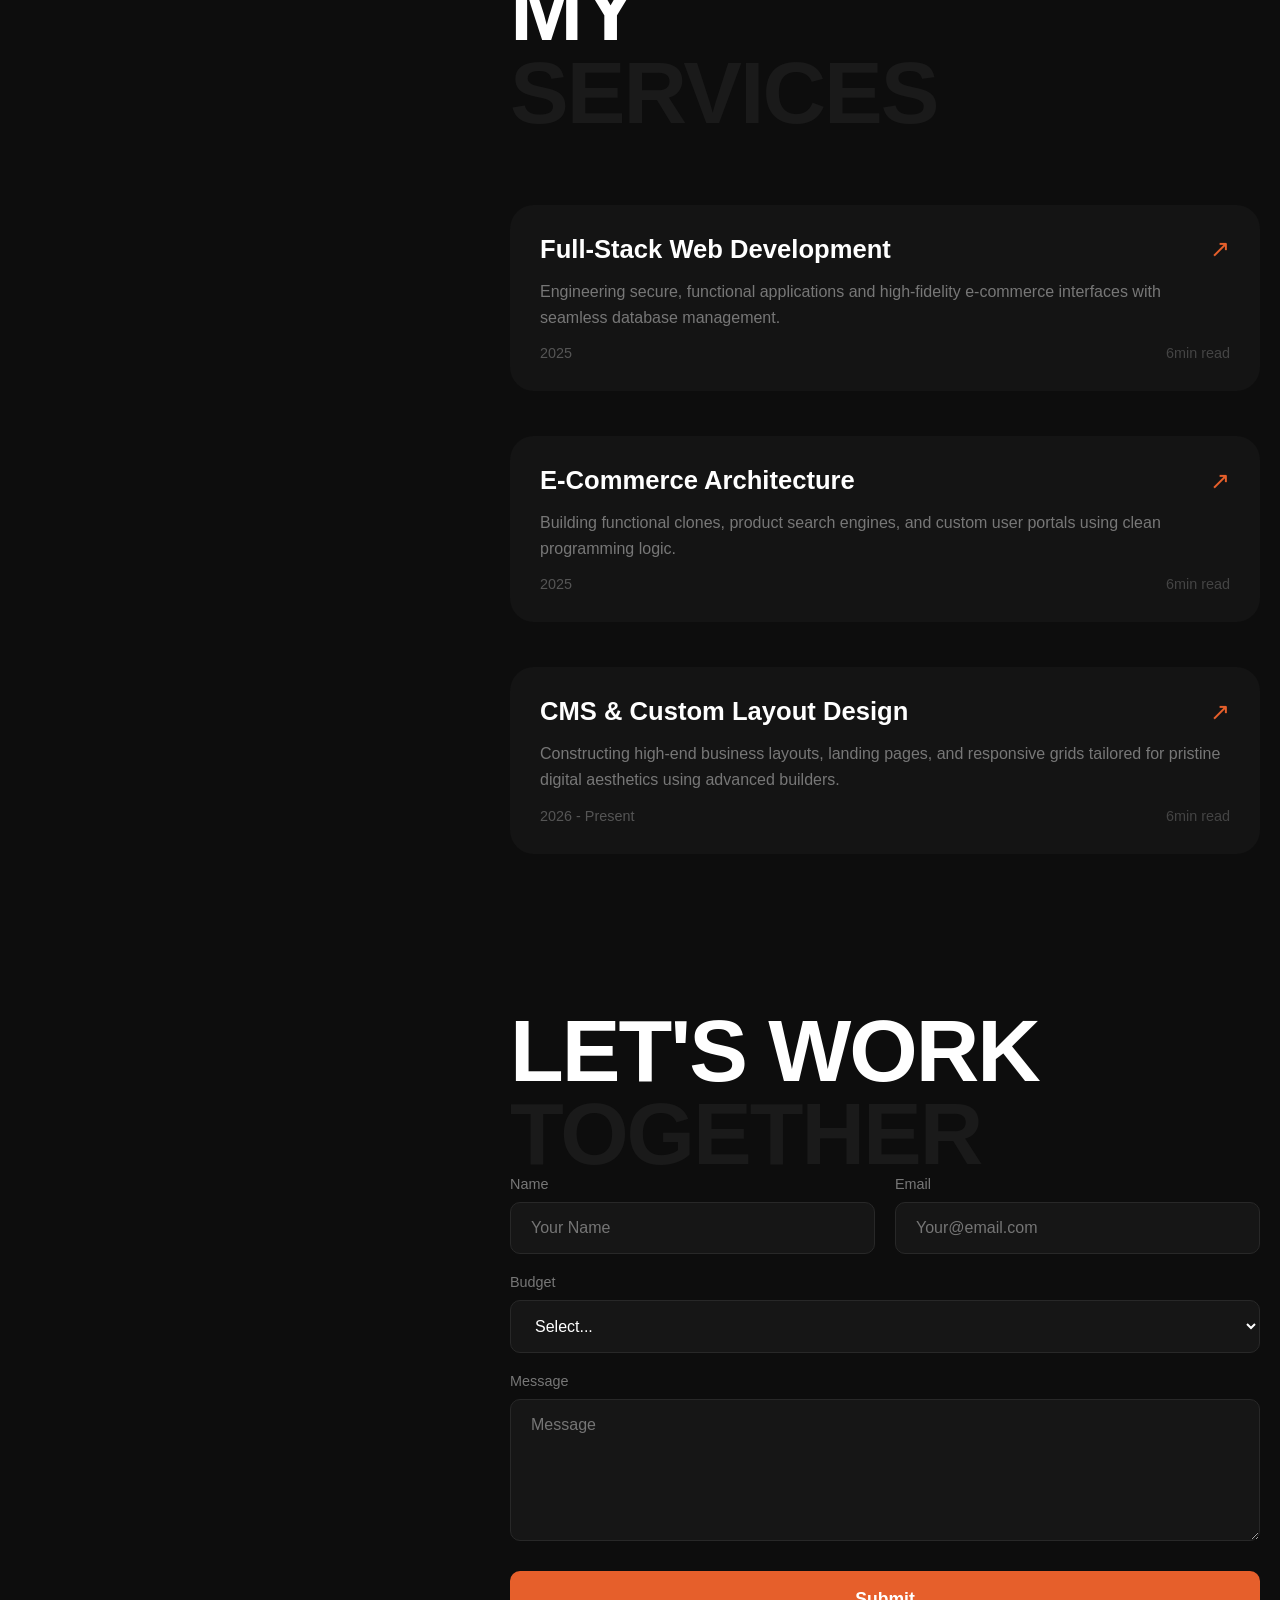
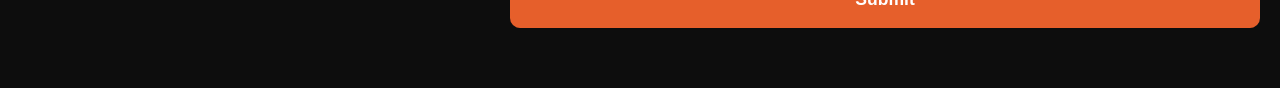
==== commit e5f26849: "Update index.html" ====
--- a/index.html
+++ b/index.html
@@ -8,9 +8,9 @@
     <link rel="stylesheet" href="./style.css">
     <script src="./script.js" defer></script>
 </head><body>
-    <button id="sidebarToggleBtn" style="position: fixed; top: 30px; left: 30px; z-index: 9999999; background: #1a1a1a; border: 1px solid #333; color: white; width: 45px; height: 45px; border-radius: 50%; cursor: pointer; display: flex; align-items: center; justify-content: center; font-size: 1.2rem;">
-        <i class="fa-solid fa-bars"></i>
-    </button>
+    <button id="sidebarToggleBtn" class="global-toggle-btn" style="position: fixed; top: 30px; left: 30px; z-index: 9999999; background: #1a1a1a; border: 1px solid rgba(255,255,255,0.1); border-radius: 50%; width: 46px; height: 46px; display: flex; align-items: center; justify-content: center; color: white; cursor: pointer;">
+    <i class="fa-solid fa-bars"></i>
+</button>
 
     <div class="page-transition-overlay"></div>
     
--- a/style.css
+++ b/style.css
@@ -14,7 +14,9 @@
 }    
 
 
-/* Page Transition Overlay - Optimized & Smooth */
+/* ==========================================================================
+   PAGE TRANSITION OVERLAY (FIXED & SAFE STATE)
+   ========================================================================== */
 .page-transition-overlay {
     position: fixed;
     top: 0;
@@ -23,18 +25,27 @@
     height: 100vh;
     background-color: #0c0a0a; 
     z-index: 99999;
-    pointer-events: none;
-    opacity: 1;
-    transition: opacity 0.4s ease;
-}
+    
+    /* Default state ko hidden rakhein taake page freeze na ho */
+    opacity: 0;
+    visibility: hidden;
+    pointer-events: none; 
+    
+    transition: opacity 0.4s ease, visibility 0.4s ease !important;
+}
+
+/* Jab page transitions active hon sirf tabhi ye show ho */
+.page-transition-overlay.fade-in {
+    opacity: 1 !important;
+    visibility: visible !important;
+    pointer-events: all !important; 
+}
+
 .page-transition-overlay.fade-out {
-    opacity: 0;
-}
-.page-transition-overlay.fade-in {
-    opacity: 1;
-    pointer-events: all; 
-}
-
+    opacity: 0 !important;
+    visibility: hidden !important;
+    pointer-events: none !important;
+}
 /* ==========================================================================
    2. PREMIUM GLASSMORPHISM SIDEBAR (NEW HIDDEN STATE)
    ========================================================================== */
@@ -565,22 +576,47 @@
         padding-left: 260px; 
     }
 }
-/* --- FLOATING HAMBURGER BUTTON STYLES --- */
-.global-toggle-btn {
+/* --- FLOATING HAMBURGER BUTTON STYLES (FINAL FIXED) --- */
+#sidebarToggleBtn, .global-toggle-btn {
     position: fixed !important;
     top: 30px !important;
-    left: 30px !important; /* Hamesha screen ke top-left corner par dikhega */
-    z-index: 1000000 !important; /* Sidebar se bhi upar taake click ho sake */
+    left: 30px !important; 
+    width: 46px !important; 
+    height: 46px !important;
+    border-radius: 50% !important; 
+    display: flex !important;
+    align-items: center !important;
+    justify-content: center !important;
+    font-size: 1.1rem !important;
+    cursor: pointer !important;
+    z-index: 1000000 !important; 
     background: rgba(255, 255, 255, 0.05) !important;
     backdrop-filter: blur(10px) !important;
+    -webkit-backdrop-filter: blur(10px);
     border: 1px solid rgba(255, 255, 255, 0.1) !important;
     color: white !important;
-    transition: left 0.3s cubic-bezier(0.4, 0, 0.2, 1) !important;
-}
-
-/* Jab desktop par sidebar open ho to button thoda aage move ho jaye */
+    transition: left 0.3s cubic-bezier(0.4, 0, 0.2, 1), background 0.2s !important;
+}
+
+#sidebarToggleBtn:hover, .global-toggle-btn:hover {
+    background: rgba(255, 255, 255, 0.15) !important;
+}
+
+/* Desktop Styles: Jab sidebar open ho to button aage shift ho */
 @media (min-width: 769px) {
-    body.sidebar-open .global-toggle-btn {
-        left: 245px !important; 
-    }
-}
+    body.sidebar-open #sidebarToggleBtn, body.sidebar-open .global-toggle-btn {
+        left: 255px !important; 
+    }
+}
+
+/* Mobile Responsive Styles */
+@media (max-width: 768px) {
+    #sidebarToggleBtn, .global-toggle-btn {
+        top: 15px !important;
+        left: 15px !important;
+    }
+    
+    .gemini-sidebar.sidebar-open {
+        left: 15px !important;
+    }
+}
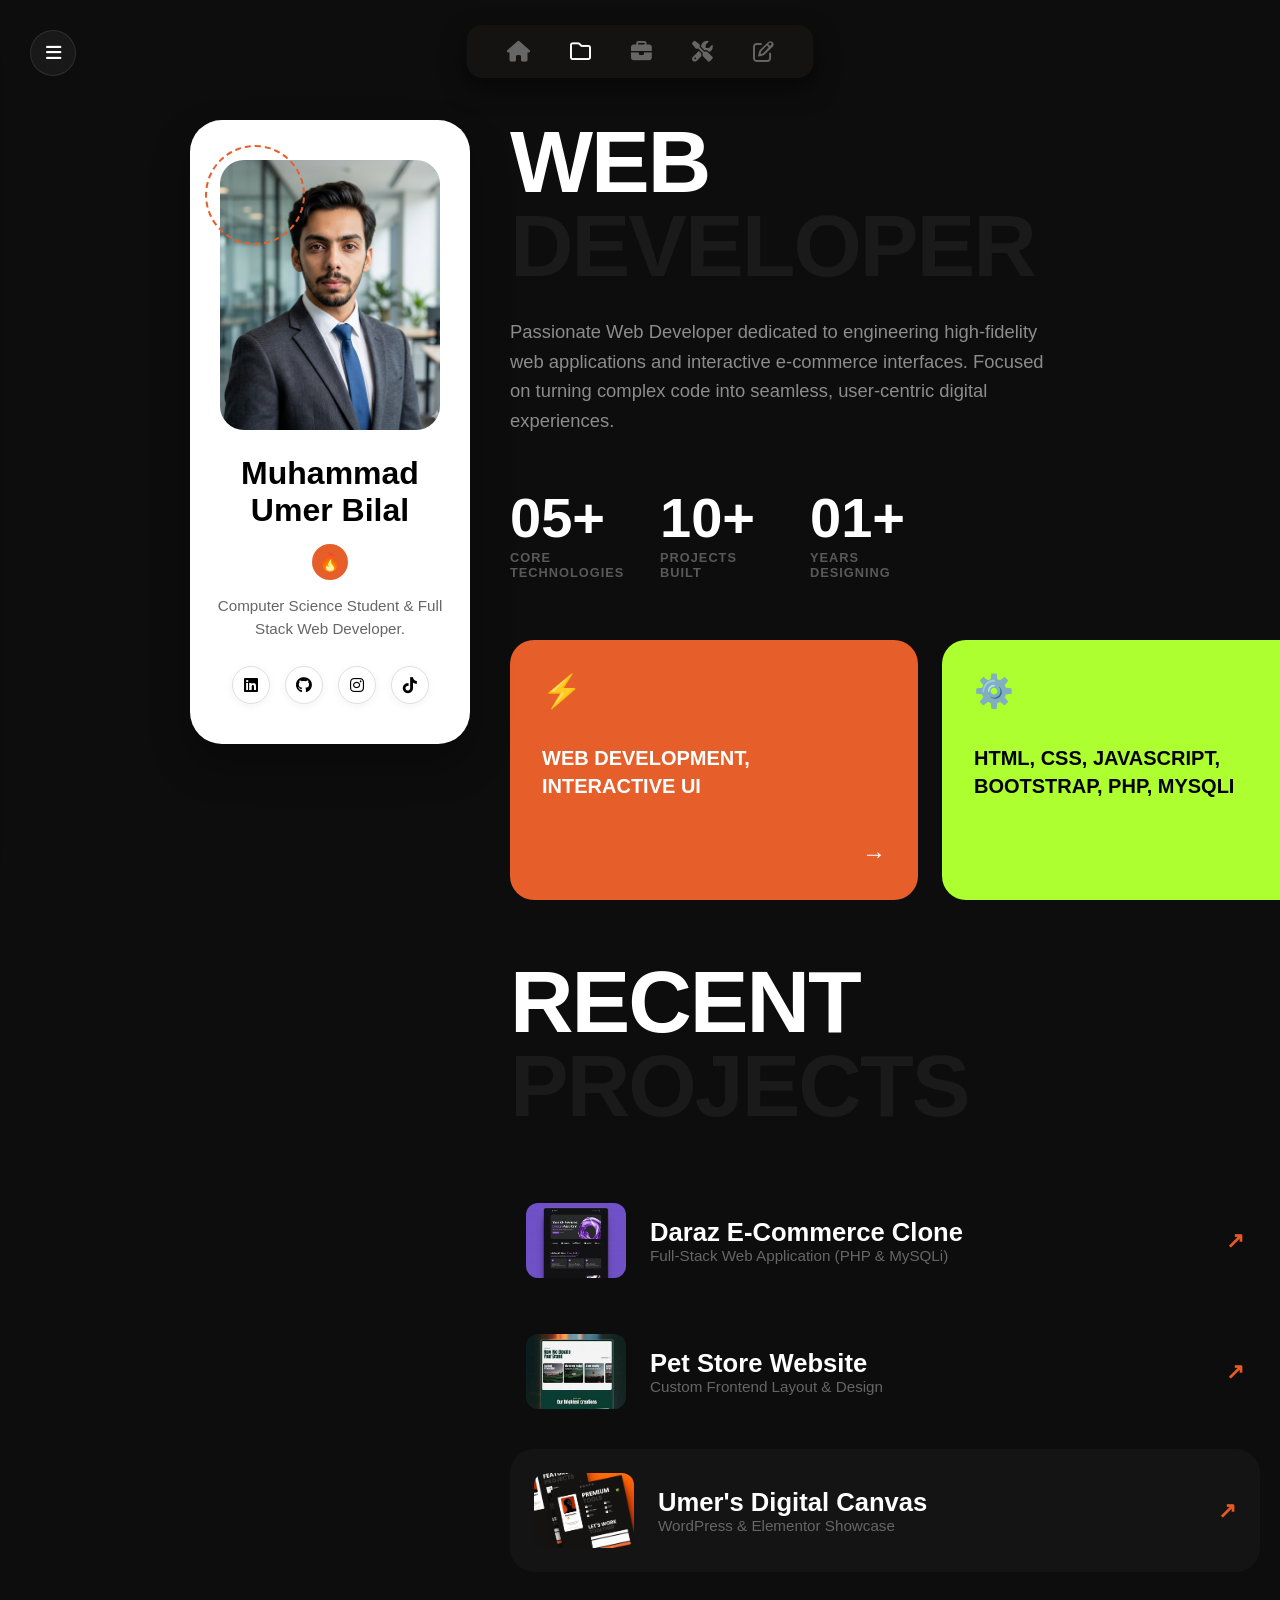
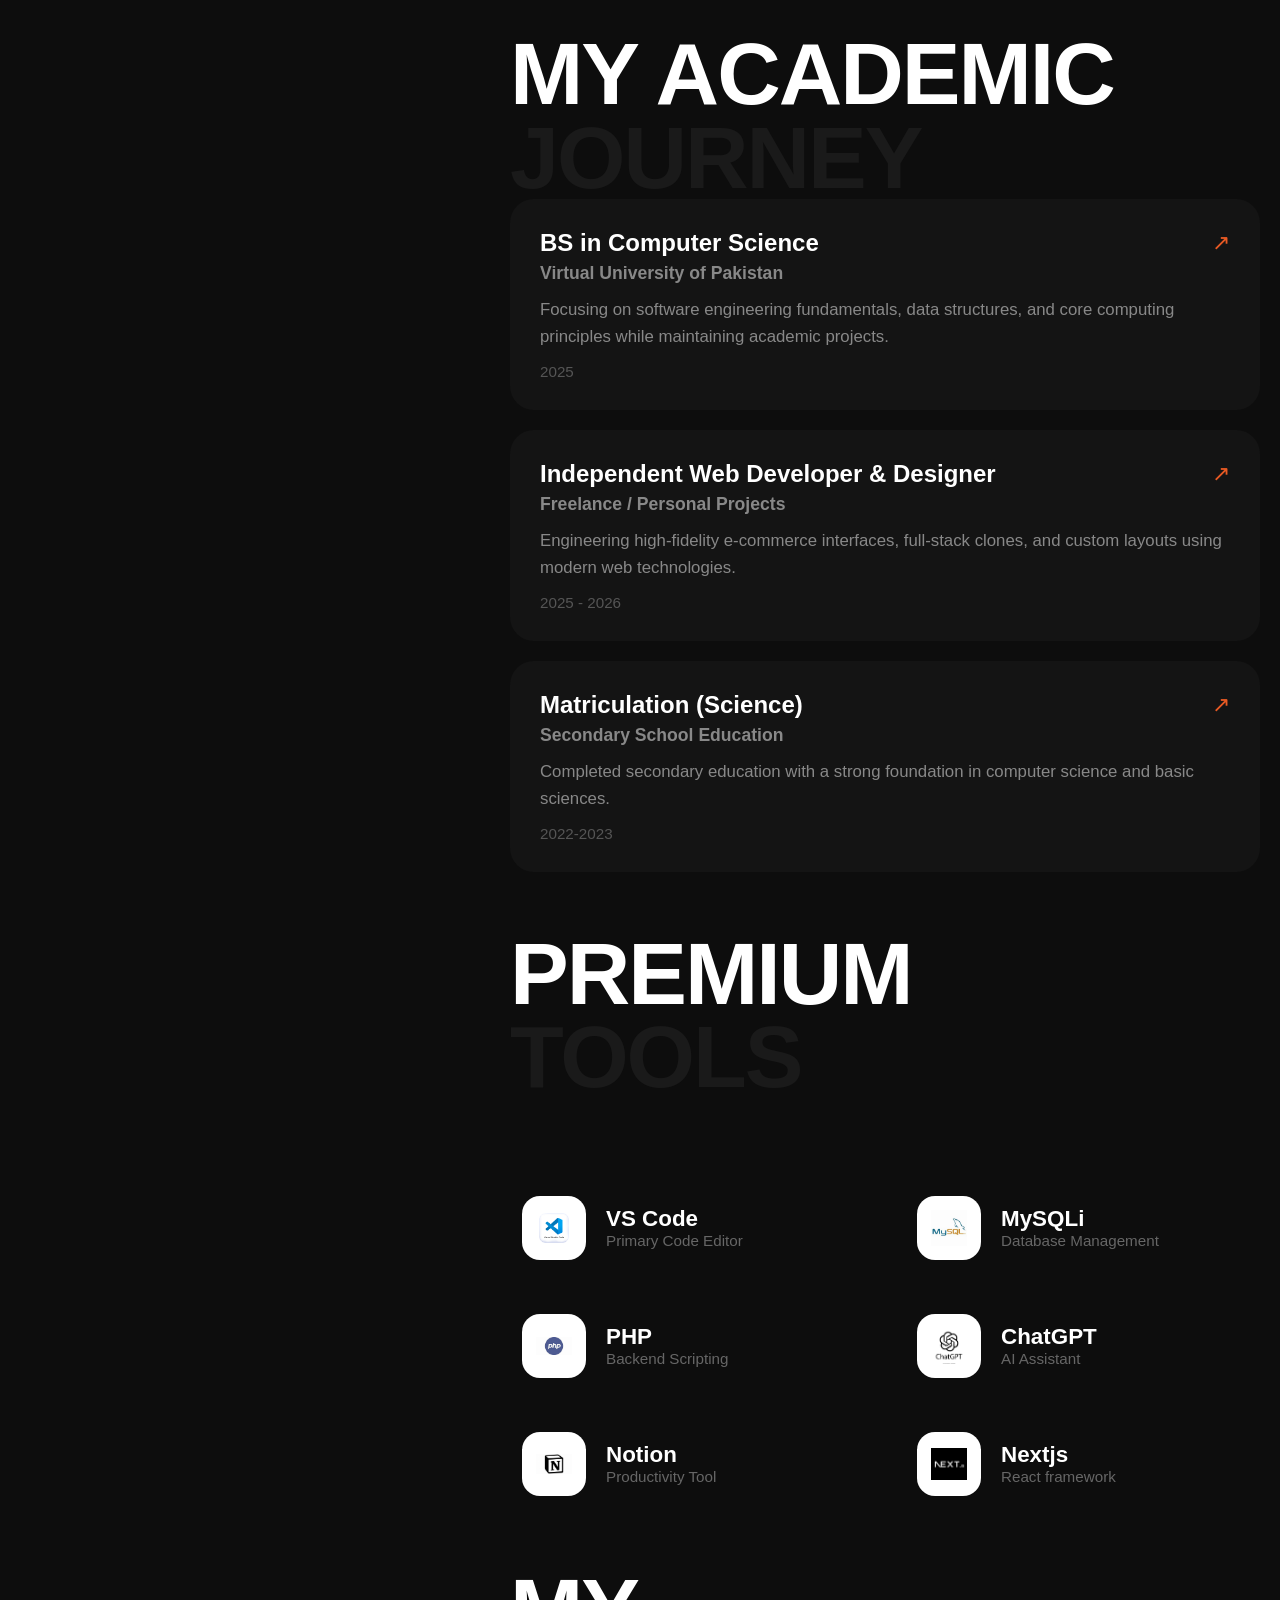
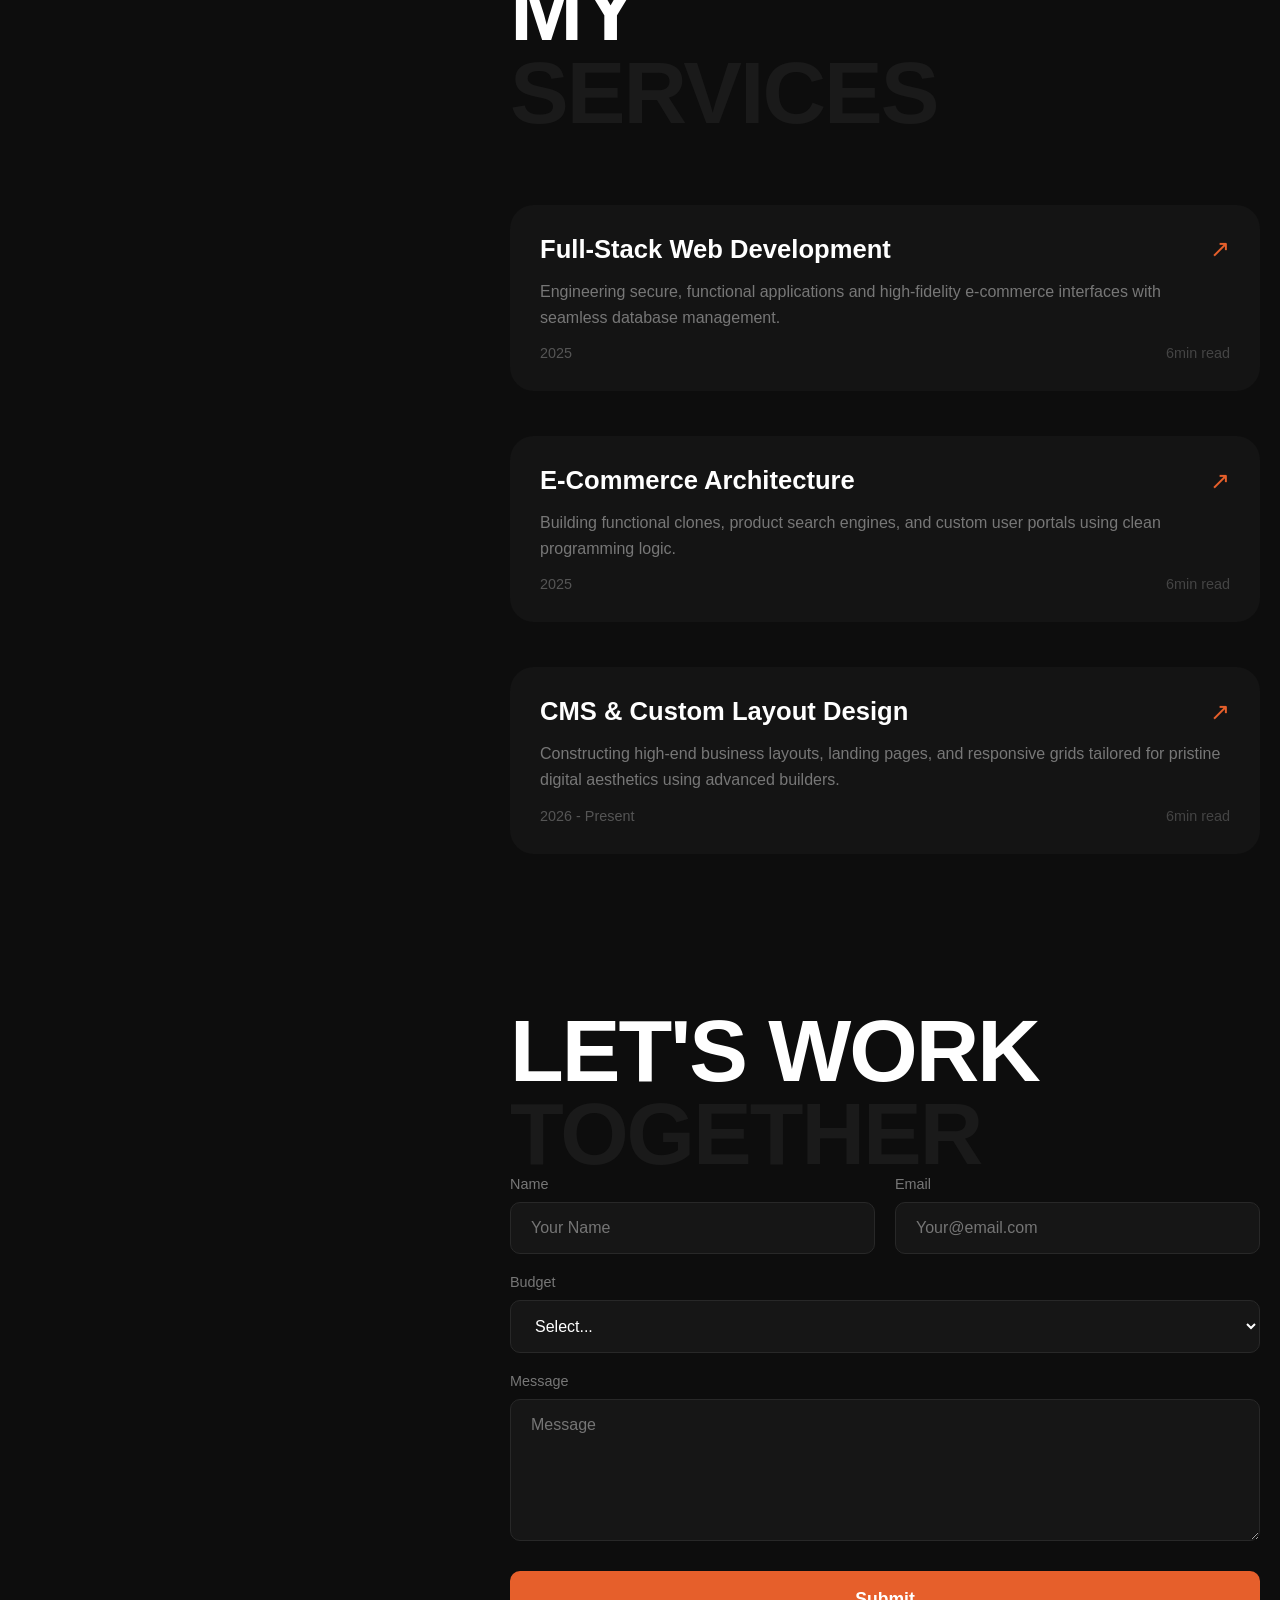
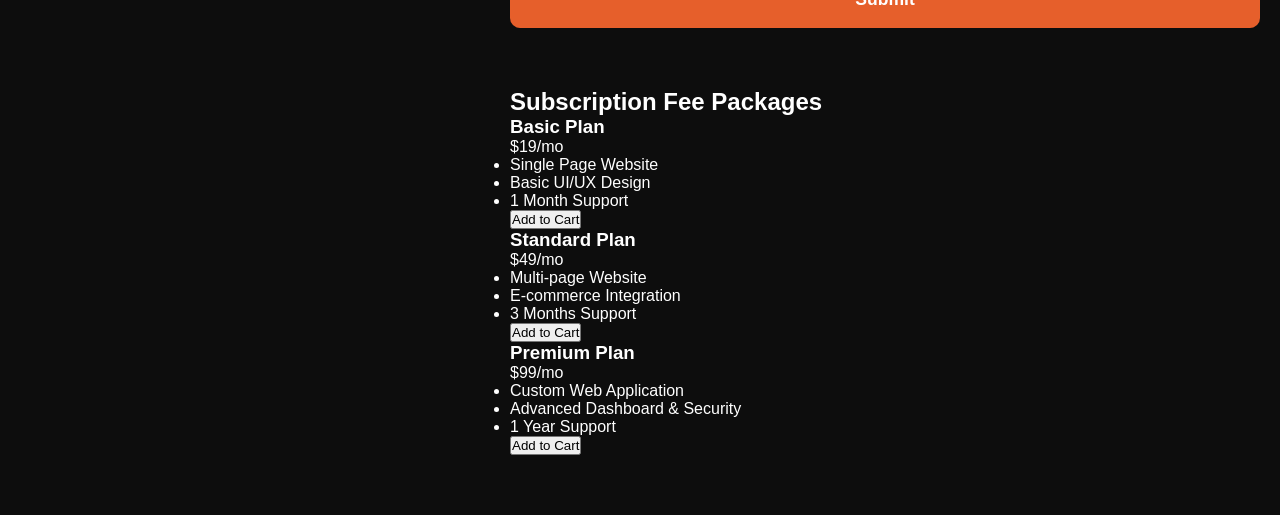
==== commit b3a1b760: "Update index.html" ====
--- a/index.html
+++ b/index.html
@@ -340,7 +340,49 @@
                 <button type="submit" class="submit-btn">Submit</button>
             </form>
         </div>
-
+        <!-- ======= SUBSCRIPTION PACKAGES SECTION ======= -->
+<section class="pricing-section">
+    <h2 class="section-title">Subscription Fee Packages</h2>
+    
+    <div class="packages-container">
+        <!-- Basic Package -->
+        <div class="package-card">
+            <h3>Basic Plan</h3>
+            <div class="price">$19<span>/mo</span></div>
+            <ul>
+                <li>Single Page Website</li>
+                <li>Basic UI/UX Design</li>
+                <li>1 Month Support</li>
+            </ul>
+            <button class="add-to-cart-btn" data-name="Basic Plan" data-price="19">Add to Cart</button>
+        </div>
+
+        <!-- Standard Package -->
+        <div class="package-card featured">
+            <h3>Standard Plan</h3>
+            <div class="price">$49<span>/mo</span></div>
+            <ul>
+                <li>Multi-page Website</li>
+                <li>E-commerce Integration</li>
+                <li>3 Months Support</li>
+            </ul>
+            <button class="add-to-cart-btn" data-name="Standard Plan" data-price="49">Add to Cart</button>
+        </div>
+
+        <!-- Premium Package -->
+        <div class="package-card">
+            <h3>Premium Plan</h3>
+            <div class="price">$99<span>/mo</span></div>
+            <ul>
+                <li>Custom Web Application</li>
+                <li>Advanced Dashboard & Security</li>
+                <li>1 Year Support</li>
+            </ul>
+            <button class="add-to-cart-btn" data-name="Premium Plan" data-price="99">Add to Cart</button>
+        </div>
+    </div>
+</section>
+<!-- ============================================= -->
     </div> 
 </div> 
 </body>
--- a/style.css
+++ b/style.css
@@ -605,7 +605,8 @@
 /* Desktop Styles: Jab sidebar open ho to button aage shift ho */
 @media (min-width: 769px) {
     body.sidebar-open #sidebarToggleBtn, body.sidebar-open .global-toggle-btn {
-        left: 255px !important; 
+        left: 20px !important;  
+        z-index: 1000001 !important;
     }
 }
 
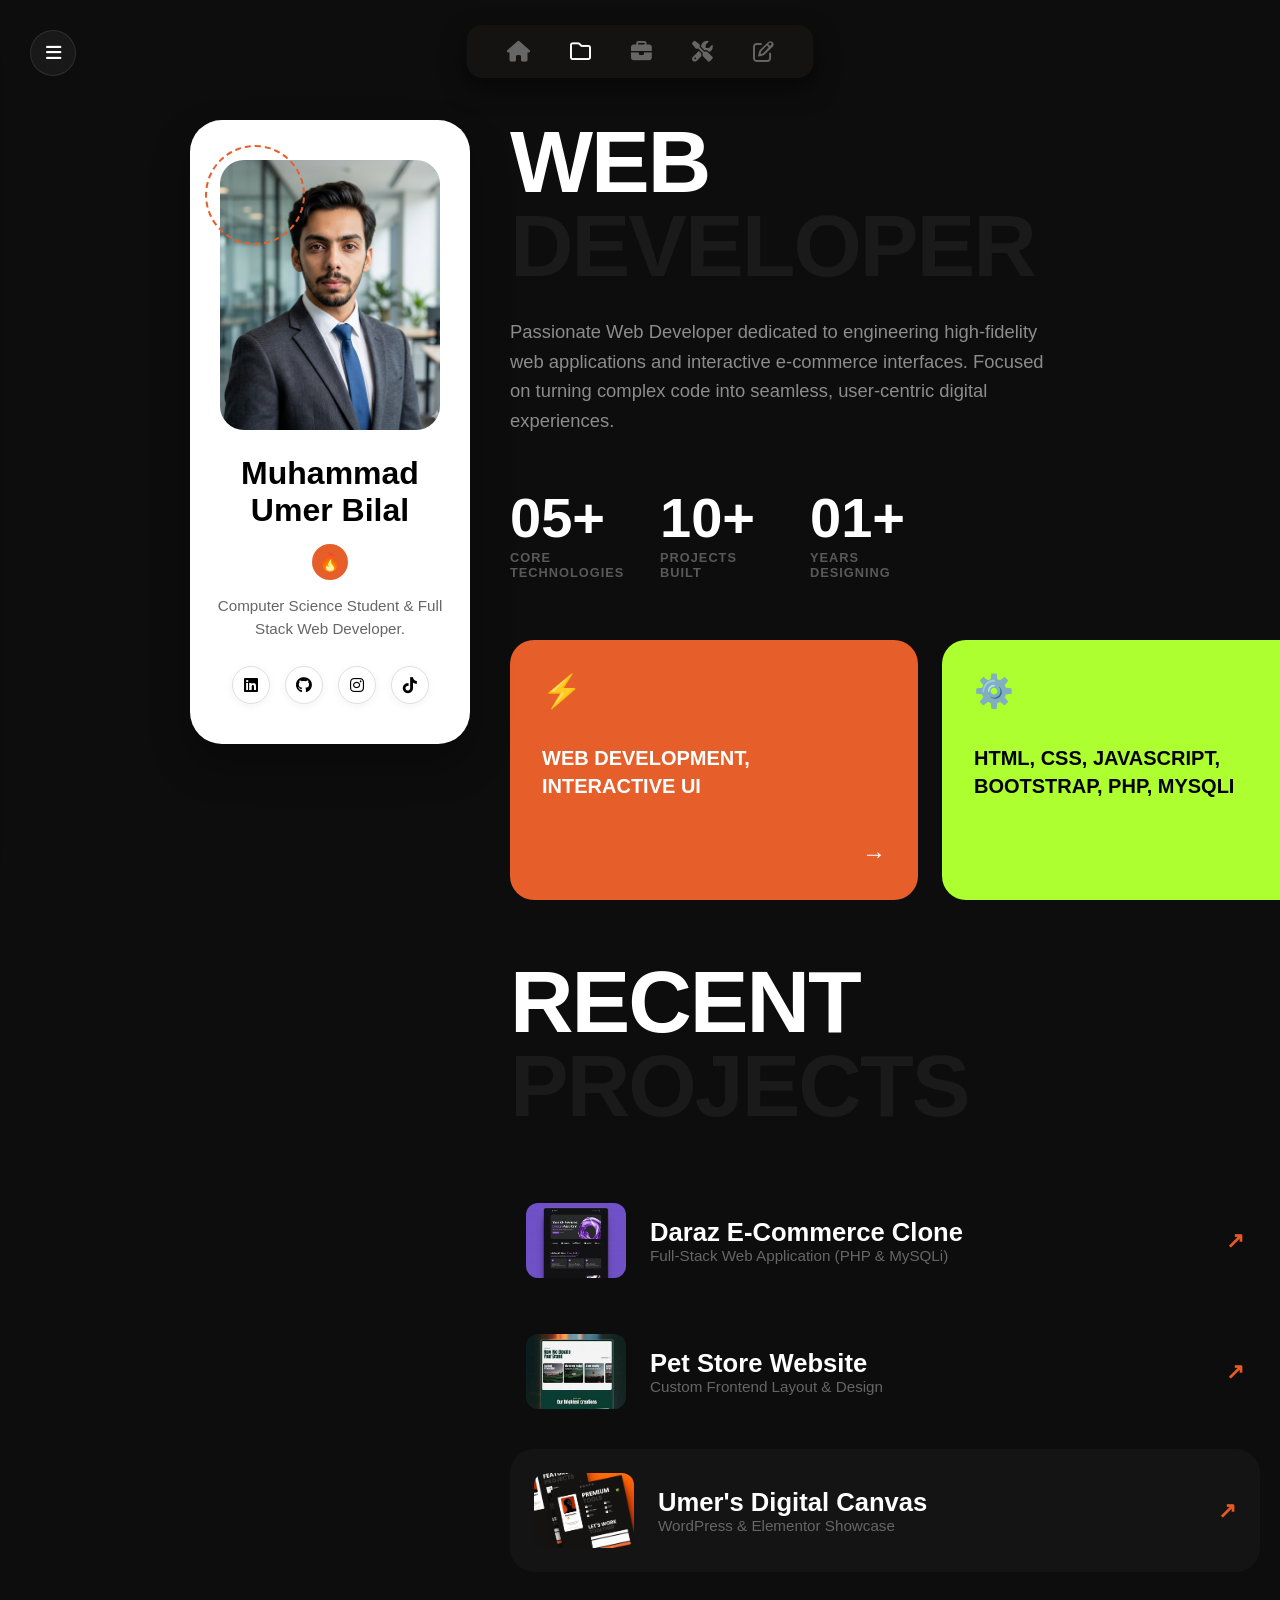
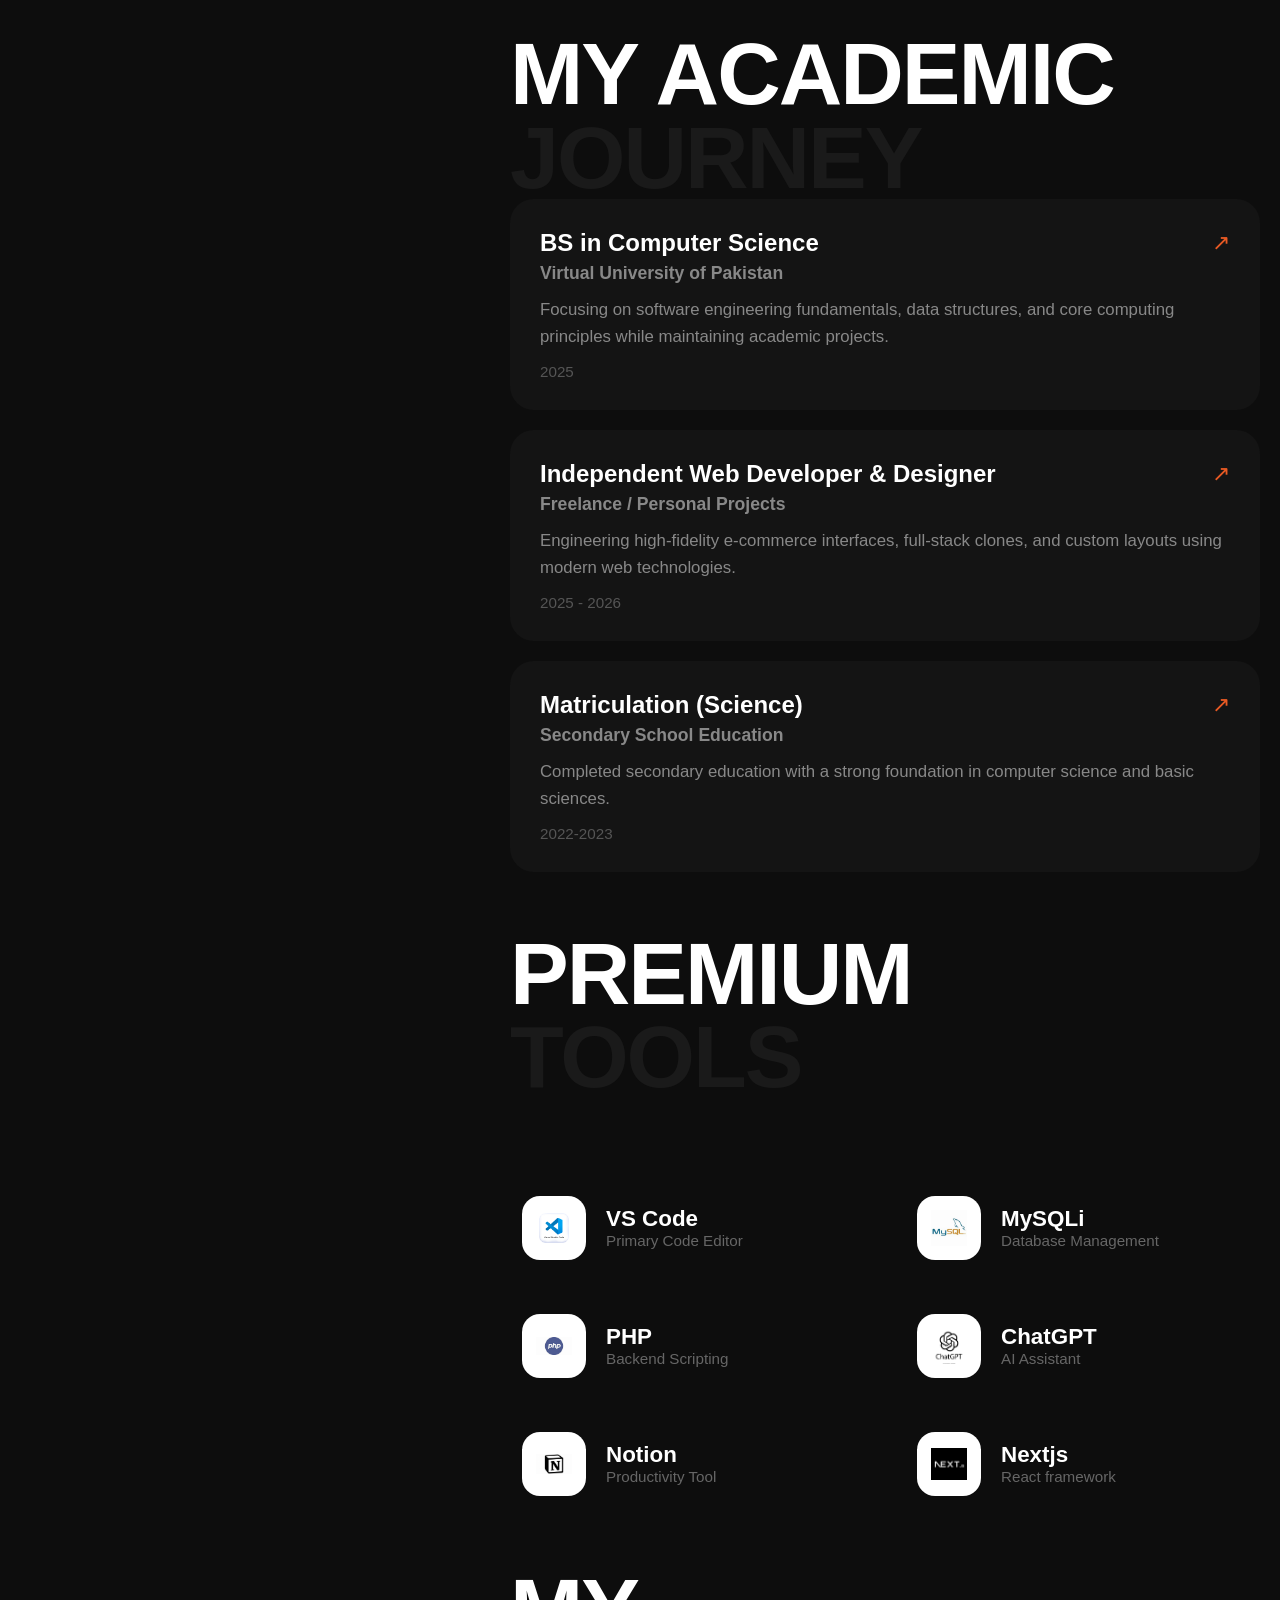
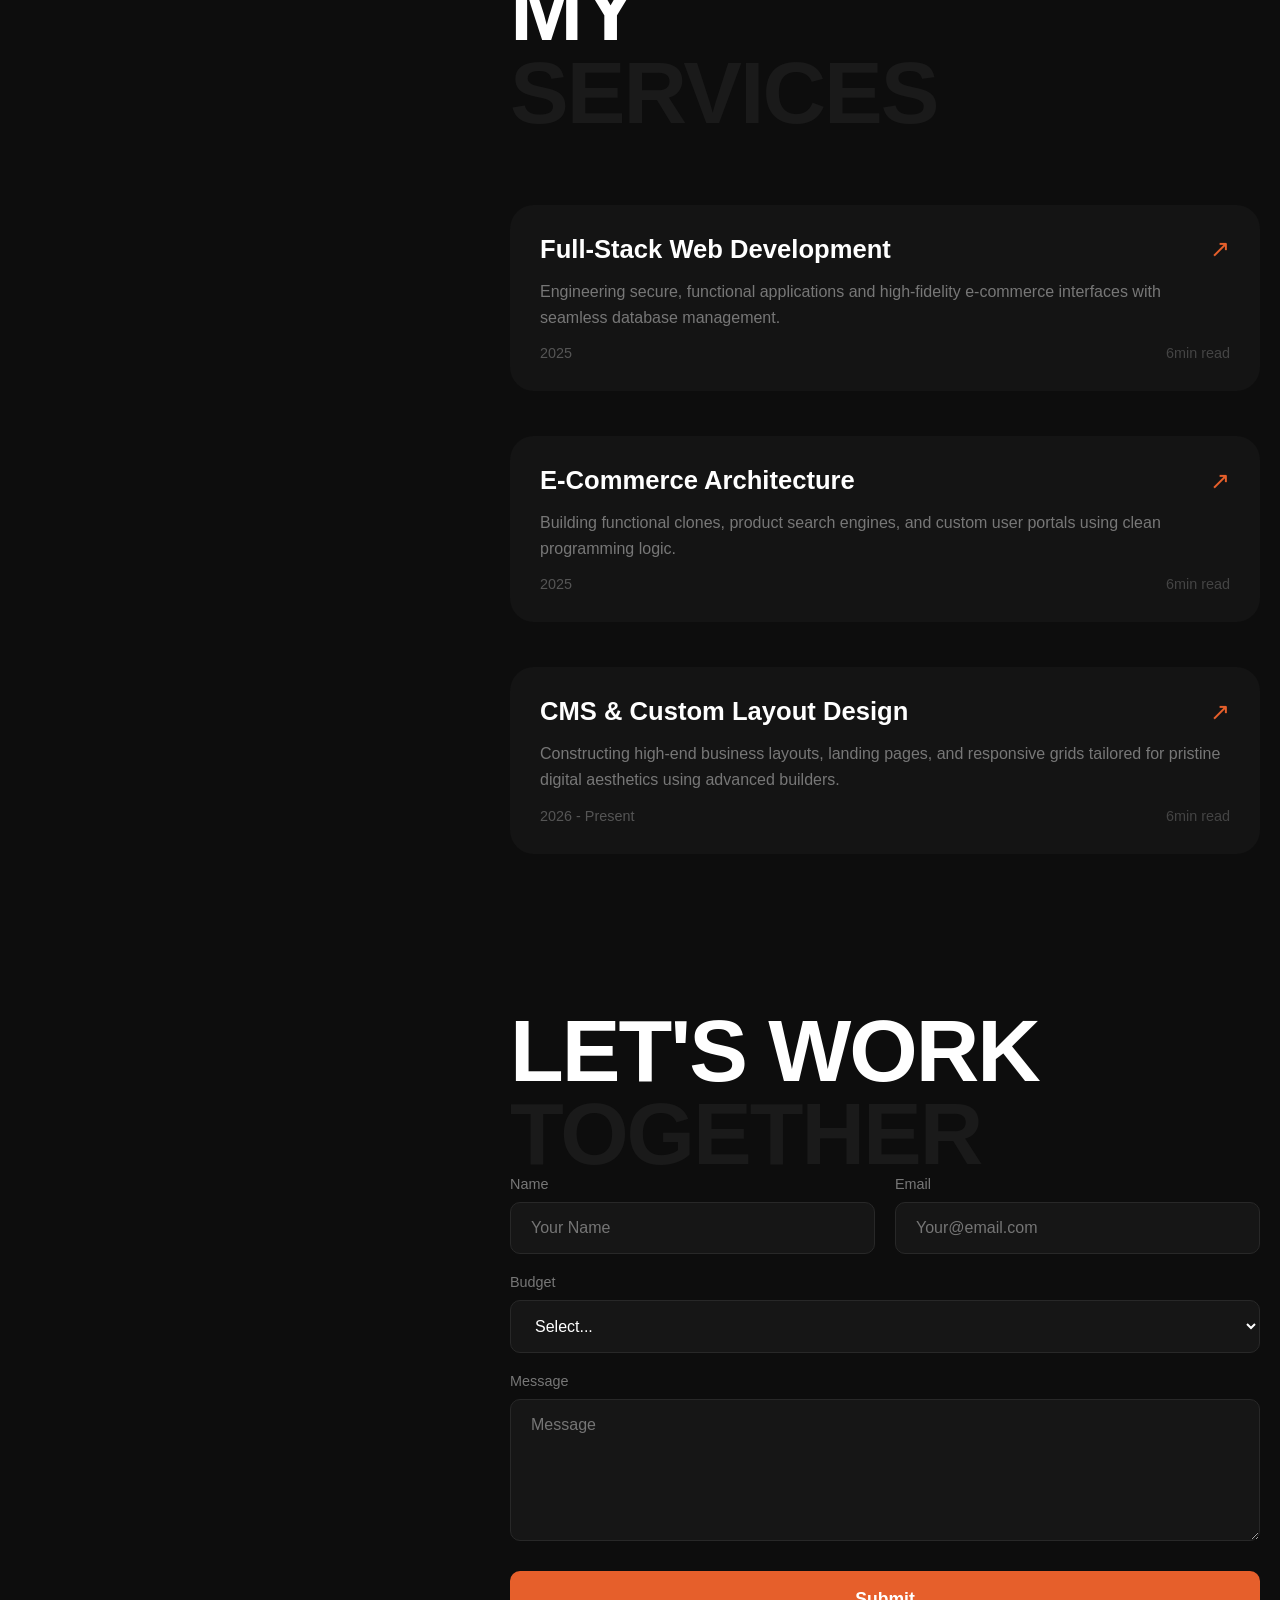
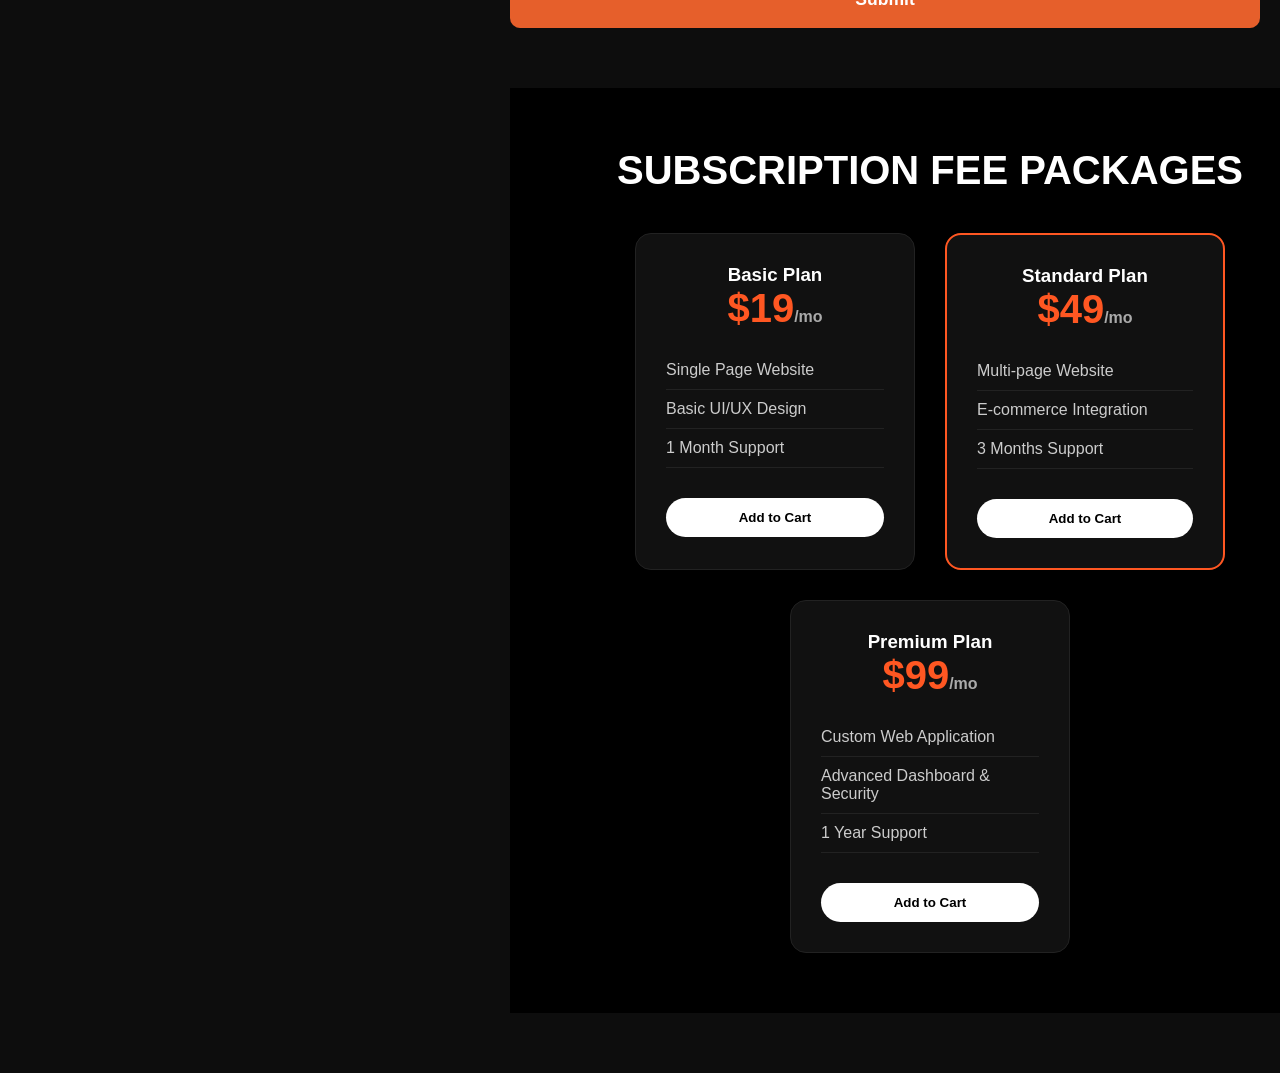
==== commit f45c1697: "Update index.html" ====
--- a/index.html
+++ b/index.html
@@ -16,6 +16,11 @@
     
     <aside id="geminiSidebar" class="gemini-sidebar">
         <ul class="sidebar-links">
+            <li>
+                <a href="cart.html" class="cart-link">
+                    🛒 Cart (<span id="cart-count">0</span>)
+                </a>
+            </li>
             <li><a href="index.html"><i class="fa-solid fa-house"></i><span class="nav-text">Dashboard</span></a></li>
             ...
             <li><a href="https://www.linkedin.com/in/umerdeveloper1122"><i class="fa-solid fa-user-group"></i><span class="nav-text">Team</span></a></li>
--- a/style.css
+++ b/style.css
@@ -621,3 +621,87 @@
         left: 15px !important;
     }
 }
+
+/* Pricing Section Styling */
+.pricing-section {
+    padding: 60px 20px;
+    background-color: #000000;
+    text-align: center;
+    color: #ffffff;
+}
+
+.section-title {
+    font-size: 2.5rem;
+    margin-bottom: 40px;
+    text-transform: uppercase;
+}
+
+.packages-container {
+    display: flex;
+    justify-content: center;
+    gap: 30px;
+    flex-wrap: wrap;
+}
+
+/* Card Base Design */
+.package-card {
+    background: #111111;
+    border: 1px solid #222222;
+    border-radius: 16px;
+    padding: 30px;
+    width: 280px;
+    transition: transform 0.3s ease, border-color 0.3s ease;
+}
+
+.package-card:hover {
+    transform: translateY(-10px);
+    border-color: #ff5722; /* Orange accent color */
+}
+
+/* Featured Card Highlight */
+.package-card.featured {
+    border: 2px solid #ff5722;
+}
+
+.price {
+    font-size: 2.5rem;
+    font-weight: bold;
+    margin-bottom: 20px;
+    color: #ff5722;
+}
+
+.price span {
+    font-size: 1rem;
+    color: #aaaaaa;
+}
+
+.package-card ul {
+    list-style: none;
+    padding: 0;
+    margin-bottom: 30px;
+    text-align: left;
+}
+
+.package-card ul li {
+    padding: 10px 0;
+    border-bottom: 1px solid #222222;
+    color: #cccccc;
+}
+
+/* Button Design */
+.add-to-cart-btn {
+    background-color: #ffffff;
+    color: #000000;
+    border: none;
+    padding: 12px 25px;
+    border-radius: 25px;
+    font-weight: bold;
+    cursor: pointer;
+    width: 100%;
+    transition: background 0.3s ease;
+}
+
+.add-to-cart-btn:hover {
+    background-color: #ff5722;
+    color: #ffffff;
+}
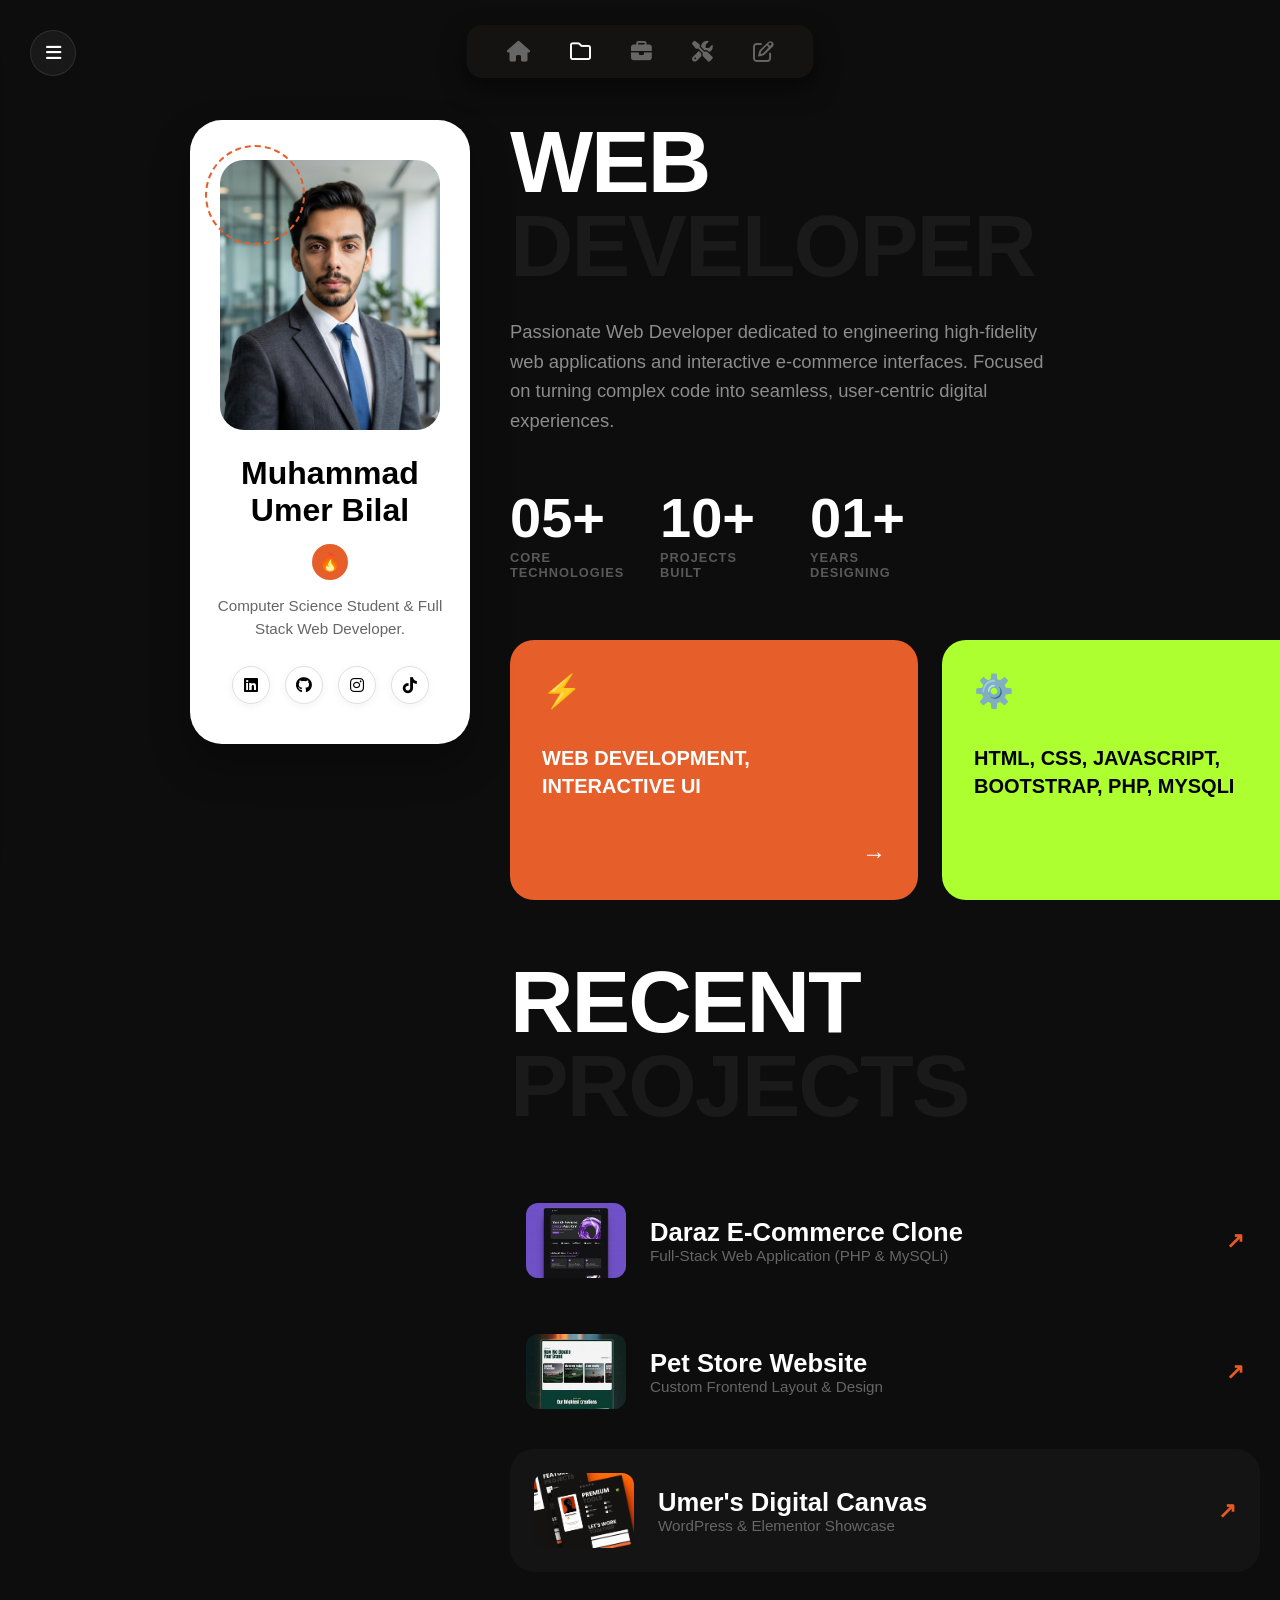
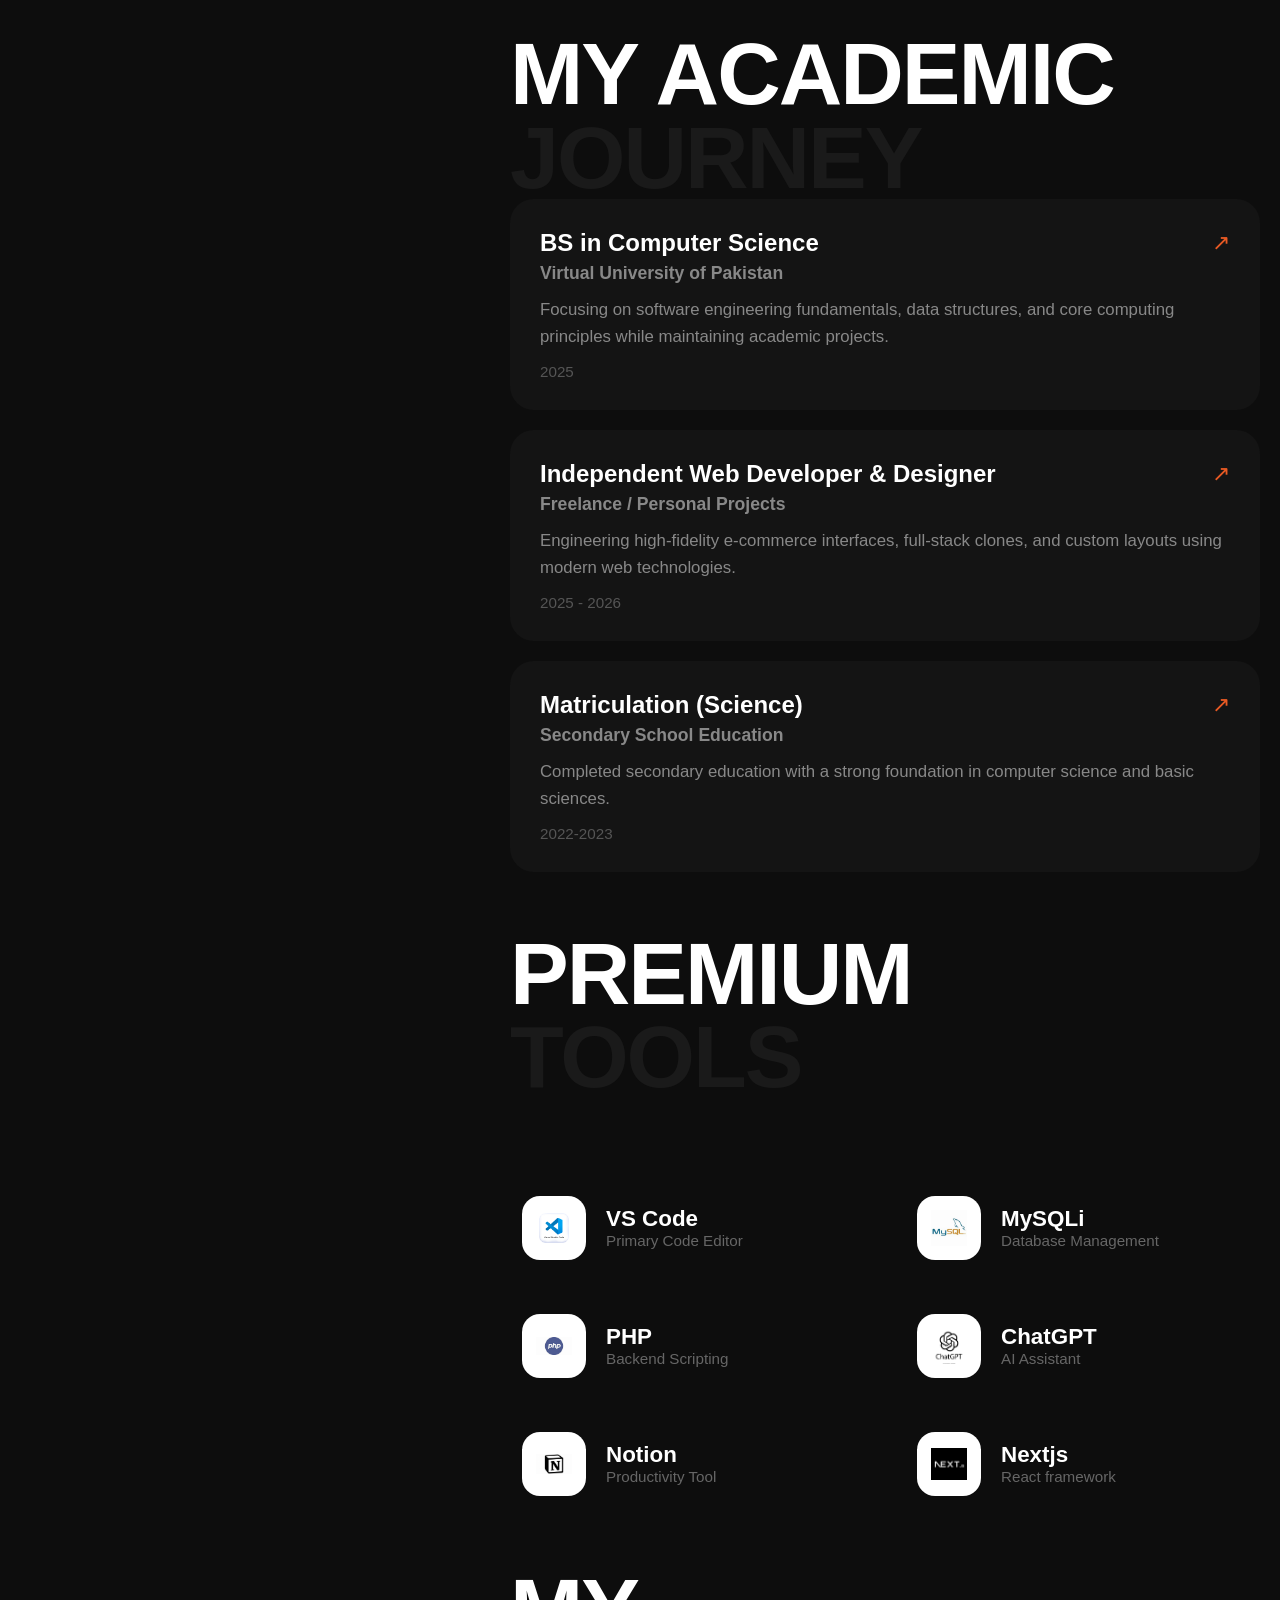
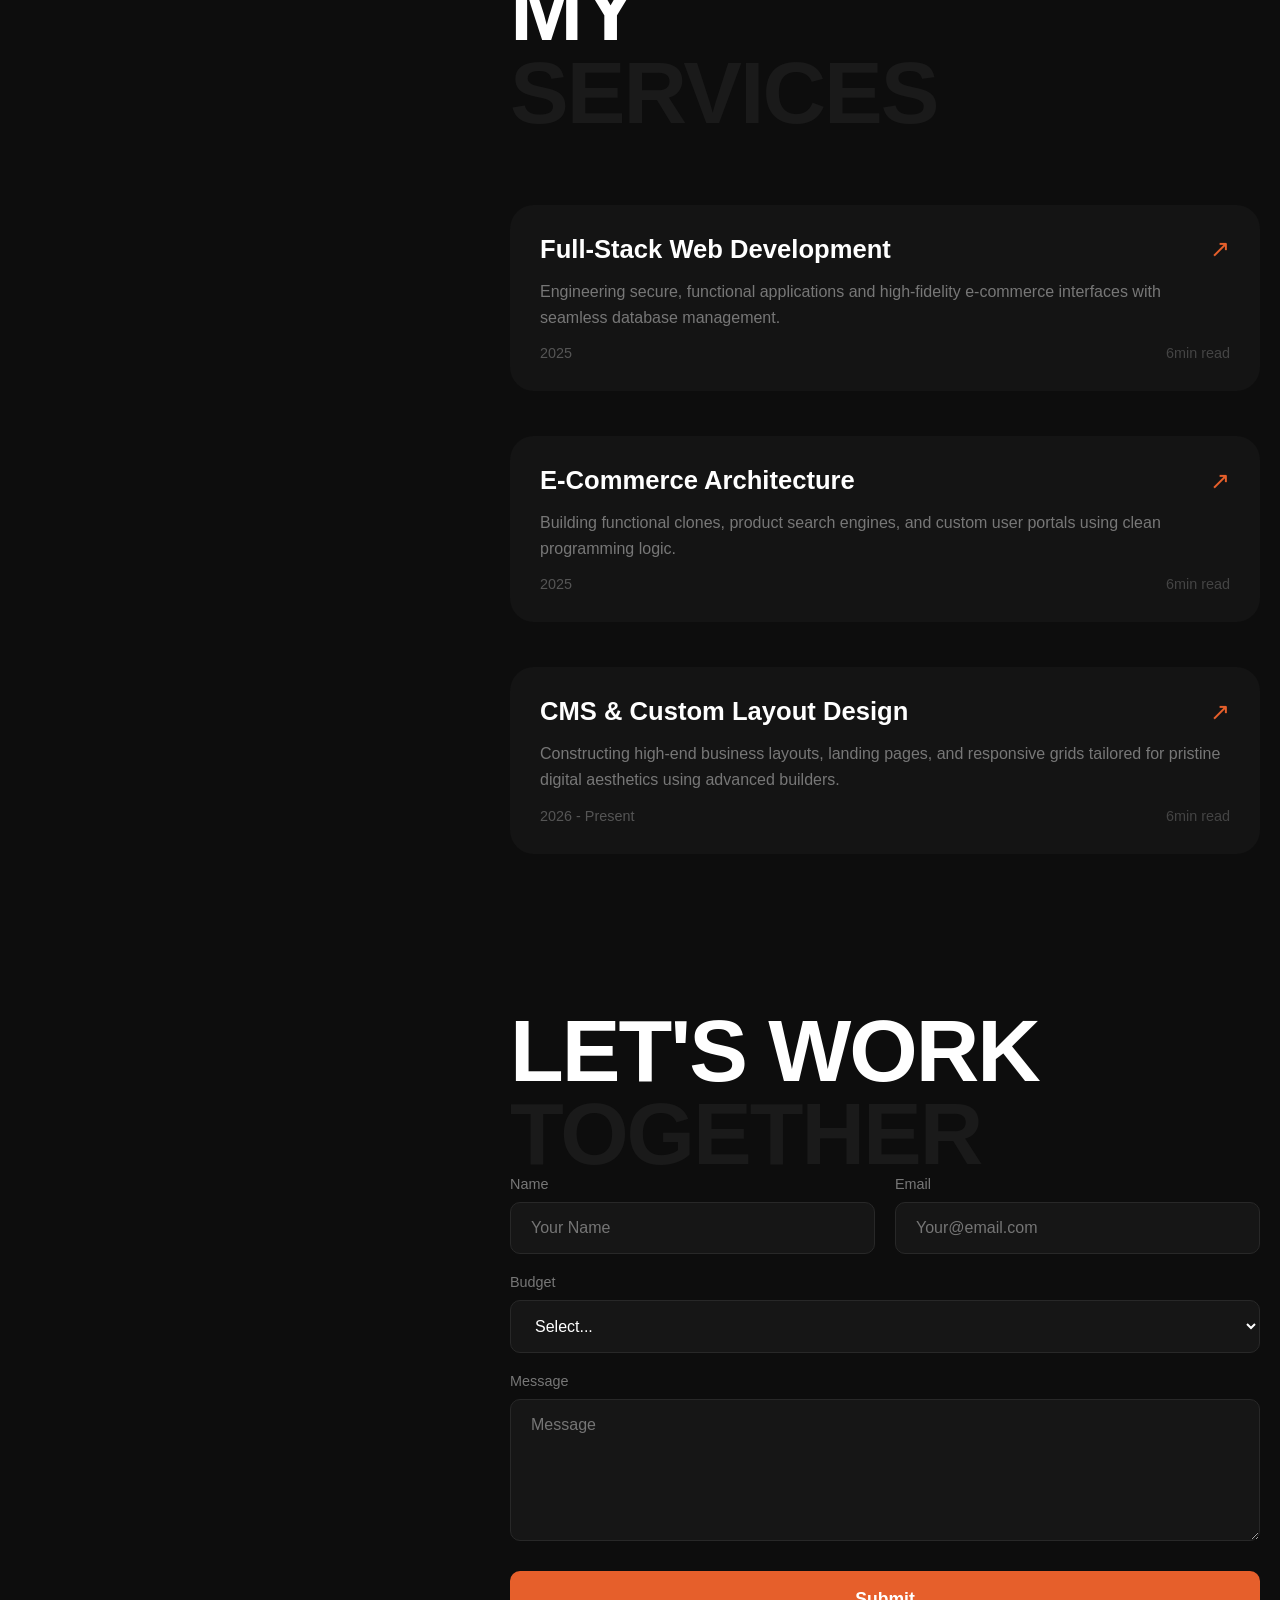
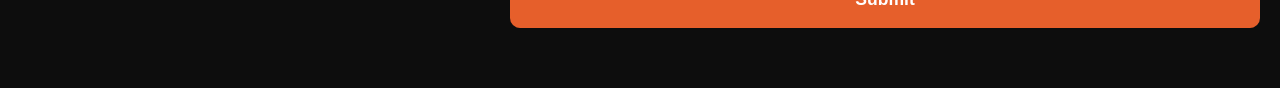
==== commit dc7e32b5: "Update index.html" ====
--- a/index.html
+++ b/index.html
@@ -345,49 +345,6 @@
                 <button type="submit" class="submit-btn">Submit</button>
             </form>
         </div>
-        <!-- ======= SUBSCRIPTION PACKAGES SECTION ======= -->
-<section class="pricing-section">
-    <h2 class="section-title">Subscription Fee Packages</h2>
-    
-    <div class="packages-container">
-        <!-- Basic Package -->
-        <div class="package-card">
-            <h3>Basic Plan</h3>
-            <div class="price">$19<span>/mo</span></div>
-            <ul>
-                <li>Single Page Website</li>
-                <li>Basic UI/UX Design</li>
-                <li>1 Month Support</li>
-            </ul>
-            <button class="add-to-cart-btn" data-name="Basic Plan" data-price="19">Add to Cart</button>
-        </div>
-
-        <!-- Standard Package -->
-        <div class="package-card featured">
-            <h3>Standard Plan</h3>
-            <div class="price">$49<span>/mo</span></div>
-            <ul>
-                <li>Multi-page Website</li>
-                <li>E-commerce Integration</li>
-                <li>3 Months Support</li>
-            </ul>
-            <button class="add-to-cart-btn" data-name="Standard Plan" data-price="49">Add to Cart</button>
-        </div>
-
-        <!-- Premium Package -->
-        <div class="package-card">
-            <h3>Premium Plan</h3>
-            <div class="price">$99<span>/mo</span></div>
-            <ul>
-                <li>Custom Web Application</li>
-                <li>Advanced Dashboard & Security</li>
-                <li>1 Year Support</li>
-            </ul>
-            <button class="add-to-cart-btn" data-name="Premium Plan" data-price="99">Add to Cart</button>
-        </div>
-    </div>
-</section>
-<!-- ============================================= -->
     </div> 
 </div> 
 </body>
